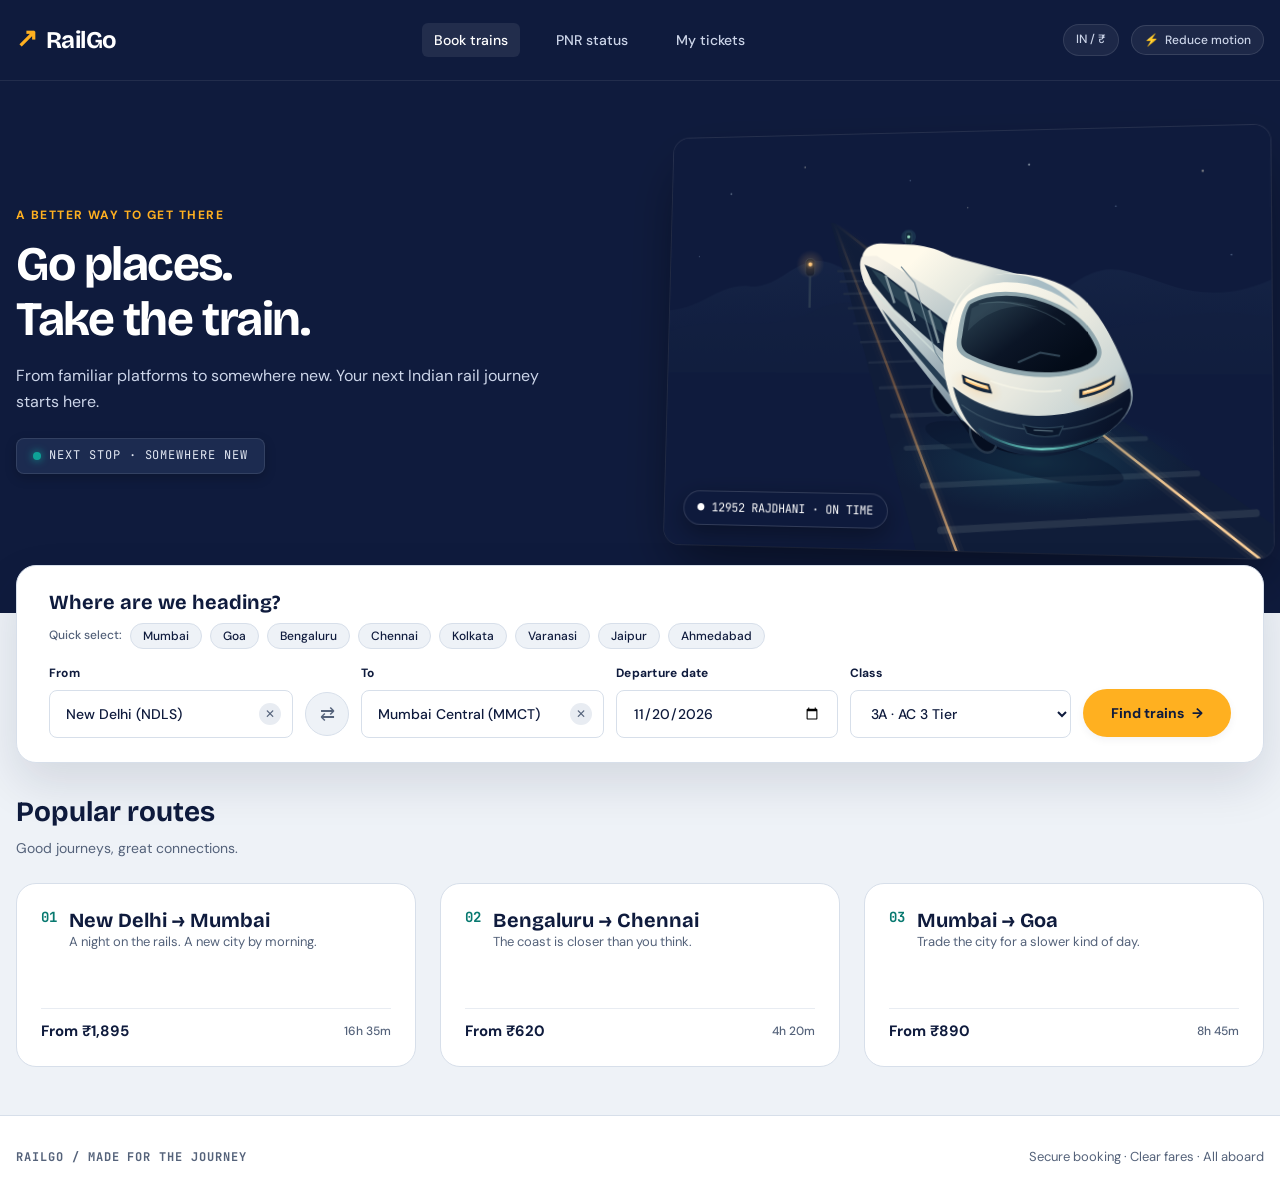
==== frontend/index.html @ 50af5787 "Initial commit: RailGo Railway Reservation System frontend with 3D boarding pass and booking flow" ====
<!DOCTYPE html>
<html lang="en">
<head>
  <meta charset="UTF-8">
  <meta name="viewport" content="width=device-width, initial-scale=1.0">
  <title>RailGo — Go places. Take the train.</title>
  <meta name="description" content="Book Indian railway train tickets with real-time seat availability, live fares, and PNR status.">

  <!-- Google Fonts: Bricolage Grotesque, DM Sans, JetBrains Mono -->
  <link rel="preconnect" href="https://fonts.googleapis.com">
  <link rel="preconnect" href="https://fonts.gstatic.com" crossorigin>
  <link href="https://fonts.googleapis.com/css2?family=Bricolage+Grotesque:opsz,wght@12..96,600;700&family=DM+Sans:ital,opsz,wght@0,9..40,400;0,9..40,500;0,9..40,700;1,9..40,400&family=JetBrains+Mono:wght@400;500;700&display=swap" rel="stylesheet">

  <!-- Custom CSS -->
  <link rel="stylesheet" href="css/tokens.css">
  <link rel="stylesheet" href="css/base.css">
  <link rel="stylesheet" href="css/components.css">
</head>
<body>

  <!-- Site Navigation -->
  <header class="site-header">
    <div class="container nav-container">
      <a href="index.html" class="brand-logo" aria-label="RailGo Home">
        <span class="brand-arrow" aria-hidden="true">↗</span>
        <span>RailGo</span>
      </a>

      <nav aria-label="Primary Navigation">
        <ul class="nav-links">
          <li><a href="index.html" class="nav-link active" aria-current="page">Book trains</a></li>
          <li><a href="pnr.html" class="nav-link">PNR status</a></li>
          <li><a href="pnr.html#ticket" class="nav-link">My tickets</a></li>
        </ul>
      </nav>

      <div class="nav-actions">
        <span class="currency-badge" title="Region & Currency">IN / ₹</span>
        <button id="motion-toggle-btn" class="btn-motion-toggle" aria-pressed="false" title="Toggle animation effects">
          <span aria-hidden="true">⚡</span>
          <span>Reduce motion</span>
        </button>
      </div>
    </div>
  </header>

  <main id="main-content">
    <!-- Screen 1: Night-train Hero Section -->
    <section class="hero-section" aria-labelledby="hero-title">
      <div class="container hero-grid">
        <div class="hero-content">
          <span class="hero-kicker">A BETTER WAY TO GET THERE</span>
          <h1 id="hero-title" class="hero-title">Go places.<br>Take the train.</h1>
          <p class="hero-description">
            From familiar platforms to somewhere new. Your next Indian rail journey starts here.
          </p>

          <div class="departure-board-badge" role="status">
            <span class="status-dot" aria-hidden="true"></span>
            <span>NEXT STOP · SOMEWHERE NEW</span>
          </div>
        </div>

        <div class="hero-scene-wrapper" aria-hidden="true">
          <div class="hero-scene-card">
            <img src="assets/train-hero.svg" alt="Perspective night train illustration" class="hero-scene-artwork">
            <div class="scene-floating-tag">
              <span>●</span>
              <span>12952 RAJDHANI · ON TIME</span>
            </div>
          </div>
        </div>
      </div>
    </section>

    <!-- Floating Search Panel -->
    <section class="container search-panel-wrapper" aria-label="Train Search Panel">
      <div class="search-panel">
        <div class="search-panel-header">
          <h2 class="search-panel-title">Where are we heading?</h2>
          <!-- Quick Destination Selection Chips -->
          <div class="quick-destinations-bar" role="toolbar" aria-label="Popular destinations">
            <span class="quick-dest-label">Quick select:</span>
            <button type="button" class="quick-dest-chip" data-station="Mumbai Central (MMCT)">Mumbai</button>
            <button type="button" class="quick-dest-chip" data-station="Madgaon (Goa) (MAO)">Goa</button>
            <button type="button" class="quick-dest-chip" data-station="Bengaluru City (SBC)">Bengaluru</button>
            <button type="button" class="quick-dest-chip" data-station="Chennai Central (MAS)">Chennai</button>
            <button type="button" class="quick-dest-chip" data-station="Howrah (Kolkata) (HWH)">Kolkata</button>
            <button type="button" class="quick-dest-chip" data-station="Varanasi Jn (BSB)">Varanasi</button>
            <button type="button" class="quick-dest-chip" data-station="Jaipur Jn (JP)">Jaipur</button>
            <button type="button" class="quick-dest-chip" data-station="Ahmedabad Jn (ADI)">Ahmedabad</button>
          </div>
        </div>

        <form id="train-search-form" class="search-form-grid" novalidate>
          <!-- From Station -->
          <div class="form-group">
            <label for="from-station" class="form-label">From</label>
            <div class="input-container">
              <input type="text" id="from-station" class="form-input" value="New Delhi (NDLS)" autocomplete="off" required placeholder="Origin station">
              <button type="button" id="btn-clear-from" class="btn-clear-input visible" title="Clear origin station" aria-label="Clear origin station">✕</button>
              <div id="from-dropdown" class="autocomplete-dropdown" role="listbox"></div>
            </div>
          </div>

          <!-- Swap Stations Button -->
          <button type="button" id="swap-stations-btn" class="btn-swap-stations" title="Swap origin and destination" aria-label="Swap origin and destination">
            ⇄
          </button>

          <!-- To Station -->
          <div class="form-group">
            <label for="to-station" class="form-label">To</label>
            <div class="input-container">
              <input type="text" id="to-station" class="form-input" value="Mumbai Central (MMCT)" autocomplete="off" required placeholder="Destination station">
              <button type="button" id="btn-clear-to" class="btn-clear-input visible" title="Clear destination station" aria-label="Clear destination station">✕</button>
              <div id="to-dropdown" class="autocomplete-dropdown" role="listbox"></div>
            </div>
          </div>

          <!-- Departure Date -->
          <div class="form-group">
            <label for="departure-date" class="form-label">Departure date</label>
            <div class="input-container">
              <input type="date" id="departure-date" class="form-input" value="2026-11-20" required>
            </div>
          </div>

          <!-- Class Selection -->
          <div class="form-group">
            <label for="travel-class" class="form-label">Class</label>
            <div class="input-container">
              <select id="travel-class" class="form-input">
                <option value="all">All classes</option>
                <option value="1A">1A · AC 1st Class</option>
                <option value="2A">2A · AC 2 Tier</option>
                <option value="3A" selected>3A · AC 3 Tier</option>
                <option value="SL">SL · Sleeper</option>
                <option value="CC">CC · Chair Car</option>
                <option value="2S">2S · Second Sitting</option>
              </select>
            </div>
          </div>

          <!-- Submit Button -->
          <div class="form-group">
            <button type="submit" id="search-submit-btn" class="btn-search-submit">
              <span>Find trains</span>
              <span aria-hidden="true">→</span>
            </button>
          </div>
        </form>
      </div>
    </section>

    <!-- Screen 2: Search Results Section with Live Filters -->
    <section id="search-results-section" class="container search-results-section" aria-label="Search Results">
      <!-- Journey Summary Bar -->
      <div class="journey-summary-bar">
        <div>
          <h2 id="journey-route" class="journey-route-text">New Delhi → Mumbai</h2>
          <p id="journey-details" class="journey-details-text">Fri, 20 Nov 2026 · All classes · 1 passenger</p>
        </div>
        <button type="button" id="btn-modify-search" class="btn-modify-search">Modify search</button>
      </div>

      <!-- Results Layout (Filters + Trains List) -->
      <div class="results-layout">
        <!-- Filter Sidebar -->
        <aside class="filter-sidebar" aria-label="Filter train results">
          <div class="filter-header">
            <h3 class="filter-heading">Filters</h3>
            <button type="button" id="btn-clear-filters" class="btn-clear-filters">Clear all</button>
          </div>

          <!-- Departure Time -->
          <div class="filter-group">
            <h4 class="filter-group-title">Departure time</h4>
            <div class="time-slots-grid">
              <button type="button" class="time-slot-btn" data-slot="night" title="00:00 - 06:00">Night</button>
              <button type="button" class="time-slot-btn" data-slot="morning" title="06:00 - 12:00">Morning</button>
              <button type="button" class="time-slot-btn" data-slot="afternoon" title="12:00 - 18:00">Afternoon</button>
              <button type="button" class="time-slot-btn" data-slot="evening" title="18:00 - 24:00">Evening</button>
            </div>
          </div>

          <!-- Travel Class -->
          <div class="filter-group">
            <h4 class="filter-group-title">Travel class</h4>
            <div class="checkbox-list">
              <label class="checkbox-label">
                <input type="checkbox" name="filter-class" value="1A">
                <span>1A · AC 1st Class</span>
              </label>
              <label class="checkbox-label">
                <input type="checkbox" name="filter-class" value="2A">
                <span>2A · AC 2 Tier</span>
              </label>
              <label class="checkbox-label">
                <input type="checkbox" name="filter-class" value="3A">
                <span>3A · AC 3 Tier</span>
              </label>
              <label class="checkbox-label">
                <input type="checkbox" name="filter-class" value="SL">
                <span>SL · Sleeper</span>
              </label>
              <label class="checkbox-label">
                <input type="checkbox" name="filter-class" value="CC">
                <span>CC · Chair Car</span>
              </label>
              <label class="checkbox-label">
                <input type="checkbox" name="filter-class" value="2S">
                <span>2S · Second Sitting</span>
              </label>
            </div>
          </div>

          <!-- Train Type -->
          <div class="filter-group">
            <h4 class="filter-group-title">Train type</h4>
            <div class="checkbox-list">
              <label class="checkbox-label">
                <input type="checkbox" name="filter-type" value="Rajdhani">
                <span>Rajdhani</span>
              </label>
              <label class="checkbox-label">
                <input type="checkbox" name="filter-type" value="Vande Bharat">
                <span>Vande Bharat</span>
              </label>
              <label class="checkbox-label">
                <input type="checkbox" name="filter-type" value="Superfast">
                <span>Superfast</span>
              </label>
              <label class="checkbox-label">
                <input type="checkbox" name="filter-type" value="Express">
                <span>Express</span>
              </label>
            </div>
          </div>
        </aside>

        <!-- Trains List Container -->
        <div class="results-list-container">
          <div class="results-meta-bar">
            <h3 class="results-title">Find your next departure</h3>
            <span id="results-count-text" class="results-count-text">3 trains · Fares shown per passenger</span>
          </div>

          <div id="trains-list" class="results-list-container">
            <!-- Dynamically populated or rendered with skeletons/cards -->
          </div>
        </div>
      </div>
    </section>

    <!-- Popular Routes Section -->
    <section class="container popular-routes-section" aria-labelledby="popular-routes-title">
      <div class="section-header">
        <h2 id="popular-routes-title" class="section-title">Popular routes</h2>
        <p class="section-subtitle">Good journeys, great connections.</p>
      </div>

      <div class="routes-grid">
        <!-- Route 01 -->
        <article class="route-card" data-from="New Delhi (NDLS)" data-to="Mumbai Central (MMCT)" tabindex="0" role="button" aria-label="Book New Delhi to Mumbai">
          <div class="route-card-top">
            <span class="route-number">01</span>
            <div>
              <h3 class="route-destination">New Delhi → Mumbai</h3>
              <p class="route-tagline">A night on the rails. A new city by morning.</p>
            </div>
          </div>
          <div class="route-card-footer">
            <span class="route-fare">From <strong>₹1,895</strong></span>
            <span class="route-duration">16h 35m</span>
          </div>
        </article>

        <!-- Route 02 -->
        <article class="route-card" data-from="Bengaluru City (SBC)" data-to="Chennai Central (MAS)" tabindex="0" role="button" aria-label="Book Bengaluru to Chennai">
          <div class="route-card-top">
            <span class="route-number">02</span>
            <div>
              <h3 class="route-destination">Bengaluru → Chennai</h3>
              <p class="route-tagline">The coast is closer than you think.</p>
            </div>
          </div>
          <div class="route-card-footer">
            <span class="route-fare">From <strong>₹620</strong></span>
            <span class="route-duration">4h 20m</span>
          </div>
        </article>

        <!-- Route 03 -->
        <article class="route-card" data-from="Mumbai Central (MMCT)" data-to="Madgaon (Goa) (MAO)" tabindex="0" role="button" aria-label="Book Mumbai to Goa">
          <div class="route-card-top">
            <span class="route-number">03</span>
            <div>
              <h3 class="route-destination">Mumbai → Goa</h3>
              <p class="route-tagline">Trade the city for a slower kind of day.</p>
            </div>
          </div>
          <div class="route-card-footer">
            <span class="route-fare">From <strong>₹890</strong></span>
            <span class="route-duration">8h 45m</span>
          </div>
        </article>
      </div>
    </section>
  </main>

  <!-- Booking Modal (<dialog>) (Figma 4:12135, 4:18638) -->
  <dialog id="booking-modal" class="booking-dialog" aria-labelledby="modal-booking-title">
    <!-- Form View -->
    <div id="booking-form-view">
      <div class="booking-header">
        <h2 id="modal-booking-title" class="booking-title">Passenger details</h2>
        <button type="button" id="btn-close-booking" class="btn-close-modal" aria-label="Close booking modal">✕</button>
      </div>

      <!-- Selected Train & Class Bar -->
      <div class="booking-train-bar">
        <div>
          <div class="train-name-group">
            <span id="modal-train-name" class="booking-train-name">Mumbai Rajdhani</span>
            <span id="modal-train-number" class="train-number">12952</span>
          </div>
          <p id="modal-journey-summary" class="booking-journey-desc">New Delhi → Mumbai Central · 16:55 → 08:35</p>
        </div>
        <select id="modal-class-select" class="booking-class-select" aria-label="Select class">
          <!-- Populated dynamically -->
        </select>
      </div>

      <!-- Validation Error Banner (Figma 4:18887) -->
      <div id="booking-validation-alert" class="booking-validation-error" role="alert">
        <h3 class="validation-error-title">! Check passenger details</h3>
        <p class="validation-error-desc">Enter a full name and an age from 1 to 120.</p>
      </div>

      <!-- Booking Form -->
      <form id="booking-details-form" novalidate>
        <div id="passenger-rows-container" class="passenger-list-container">
          <!-- Dynamic passenger rows (1-6) -->
        </div>

        <div class="add-passenger-wrapper">
          <button type="button" id="btn-add-passenger" class="btn btn-add-passenger">+ Add passenger</button>
          <p class="passenger-limit-note">Up to 6 passengers. Use names shown on your ID.</p>
        </div>

        <!-- Fare Summary Bar -->
        <div class="booking-fare-bar">
          <div>
            <div class="fare-calc-label">Base fare × passengers</div>
            <div class="fare-formula-display">
              <span id="fare-base-times" class="fare-base-times">₹1,895 × 1 =</span>
              <span id="fare-total-amount" class="fare-total-number">₹1,895</span>
            </div>
            <span class="fare-caption-text">Total fare · no hidden fees</span>
          </div>

          <button type="submit" id="btn-confirm-booking" class="btn btn-primary">
            <span>Confirm booking</span>
            <span aria-hidden="true">→</span>
          </button>
        </div>
      </form>
    </div>

    <!-- Booking Success View (Figma 4:20277) -->
    <div id="booking-success-view" class="booking-success-view">
      <span class="success-badge">✓ BOOKING CONFIRMED</span>
      <h2 class="success-title">You’re going to <span id="success-destination">Mumbai</span>.</h2>
      <p class="section-subtitle" style="margin-bottom: var(--space-4);">Your ticket is ready. A new journey awaits.</p>
      <div>
        <span id="success-pnr-display" class="success-pnr-tag">PNR: 4827361950</span>
      </div>
      <div class="success-actions">
        <a id="btn-view-ticket" href="pnr.html#ticket" class="btn btn-primary">View E-ticket →</a>
        <button type="button" class="btn btn-secondary" onclick="document.getElementById('booking-modal').close()">Done</button>
      </div>
    </div>
  </dialog>

  <!-- Site Footer -->
  <footer class="site-footer">
    <div class="container footer-content">
      <div class="footer-brand">
        RAILGO / MADE FOR THE JOURNEY
      </div>
      <div class="footer-trust">
        Secure booking · Clear fares · All aboard
      </div>
    </div>
  </footer>

  <!-- Scripts -->
  <script src="js/api.js"></script>
  <script src="js/search.js"></script>
  <script src="js/booking.js"></script>
</body>
</html>
---- frontend/css/tokens.css ----
/* ==========================================================================
   RailGo Design Tokens
   Extracted from Figma (11smpALnVQ0DR3QaxRwXkj)
   ========================================================================== */

:root {
  /* Brand & Core Color Palette */
  --color-navy-950: #080e21;
  --color-navy-900: #0f1b3d;
  --color-navy-800: #1c2b50;
  --color-navy-700: #223154;
  --color-navy-600: #2d3f6a;

  /* Accent & Success / Availability */
  --color-teal-600: #087970;
  --color-teal-700: #065e57;
  --color-teal-500: #0ea297;
  --color-teal-100: #cdeee9;
  --color-teal-50: #e4f4f0;

  /* Warning / RAC / Medium Availability */
  --color-amber-600: #d99110;
  --color-amber-500: #ffb020;
  --color-amber-400: #ffc24d;
  --color-amber-900: #835200;
  --color-amber-50: #fff3da;

  /* Danger / Waitlist / Sold Out / Validation Error */
  --color-crimson-600: #b4232c;
  --color-crimson-500: #e5484d;
  --color-crimson-100: #fbd6da;
  --color-crimson-50: #fdecef;

  /* Neutrals & Surfaces */
  --color-white: #ffffff;
  --color-slate-900: #0f1b3d;
  --color-slate-700: #334155;
  --color-slate-600: #54627a;
  --color-slate-400: #8a9bb5;
  --color-slate-300: #ccd5e9;
  --color-slate-200: #d7dfea;
  --color-slate-150: #e1e7f2;
  --color-slate-100: #e8ecf2;
  --color-slate-50: #eef2f7;

  /* Semantic UI Tokens */
  --bg-page: var(--color-slate-50);
  --bg-hero: var(--color-navy-900);
  --bg-surface: var(--color-white);
  --bg-surface-elevated: var(--color-white);
  --bg-surface-muted: var(--color-slate-100);
  --bg-surface-subtle: #edf2f7;

  --text-primary: var(--color-navy-900);
  --text-secondary: var(--color-slate-600);
  --text-muted: var(--color-slate-400);
  --text-inverse: var(--color-white);
  --text-inverse-muted: var(--color-slate-300);

  --border-subtle: var(--color-slate-200);
  --border-focus: var(--color-teal-600);
  --border-error: var(--color-crimson-500);

  /* Typography Families */
  --font-display: 'Bricolage Grotesque', -apple-system, BlinkMacSystemFont, 'Segoe UI', Roboto, sans-serif;
  --font-body: 'DM Sans', -apple-system, BlinkMacSystemFont, 'Segoe UI', Roboto, sans-serif;
  --font-mono: 'JetBrains Mono', 'SF Mono', Consolas, Menlo, monospace;

  /* Typography Scales */
  --font-size-hero: 2.25rem;    /* 36px */
  --font-size-h1: 1.75rem;      /* 28px */
  --font-size-h2: 1.5rem;       /* 24px */
  --font-size-h3: 1.25rem;      /* 20px */
  --font-size-lg: 1rem;         /* 16px */
  --font-size-md: 0.9375rem;    /* 15px */
  --font-size-base: 0.875rem;   /* 14px */
  --font-size-sm: 0.8125rem;    /* 13px */
  --font-size-xs: 0.75rem;      /* 12px */
  --font-size-micro: 0.6875rem; /* 11px */

  --font-weight-regular: 400;
  --font-weight-medium: 500;
  --font-weight-bold: 700;

  /* Border Radii */
  --radius-xs: 5.5px;
  --radius-sm: 6px;
  --radius-md: 8px;
  --radius-lg: 12px;
  --radius-xl: 16px;
  --radius-2xl: 20px;
  --radius-pill: 999px;

  /* Elevation Shadows */
  --shadow-sm: 0px 3px 8px 0px rgba(15, 27, 61, 0.05);
  --shadow-md: 0px 8px 24px 0px rgba(15, 27, 61, 0.06);
  --shadow-lg: 0px 16px 40px 0px rgba(15, 27, 61, 0.08);
  --shadow-xl: 0px 20px 48px 0px rgba(15, 27, 61, 0.12);
  --shadow-modal: 0px 24px 64px 0px rgba(15, 27, 61, 0.22);
  --shadow-focus: 0 0 0 3px rgba(8, 121, 112, 0.28);
  --shadow-border: 0px 0px 0px 1px rgba(0, 0, 0, 0.08);

  /* Spacing Scale */
  --space-1: 4px;
  --space-2: 8px;
  --space-3: 12px;
  --space-4: 16px;
  --space-5: 20px;
  --space-6: 24px;
  --space-8: 32px;
  --space-10: 40px;
  --space-12: 48px;
  --space-16: 64px;
  --space-20: 80px;

  /* Layout Max Widths */
  --max-width-desktop: 1440px;
  --max-width-container: 1296px;
  --max-width-ticket: 960px;
  --max-width-modal: 856px;

  /* Transitions */
  --transition-fast: 150ms cubic-bezier(0.16, 1, 0.3, 1);
  --transition-normal: 250ms cubic-bezier(0.16, 1, 0.3, 1);
  --transition-slow: 400ms cubic-bezier(0.16, 1, 0.3, 1);
  --transition-3d: 650ms cubic-bezier(0.4, 0, 0.2, 1);

  /* Z-Index */
  --z-base: 1;
  --z-dropdown: 20;
  --z-sticky: 50;
  --z-modal-backdrop: 100;
  --z-modal: 101;
}

/* Reduced Motion Override */
@media (prefers-reduced-motion: reduce) {
  :root {
    --transition-fast: 0ms !important;
    --transition-normal: 0ms !important;
    --transition-slow: 0ms !important;
    --transition-3d: 0ms !important;
  }
}

.reduced-motion {
  --transition-fast: 0ms !important;
  --transition-normal: 0ms !important;
  --transition-slow: 0ms !important;
  --transition-3d: 0ms !important;
}
---- frontend/css/base.css ----
/* ==========================================================================
   RailGo Base Styles & Reset
   ========================================================================== */

*, *::before, *::after {
  box-sizing: border-box;
  margin: 0;
  padding: 0;
}

html {
  font-size: 16px;
  -webkit-text-size-adjust: 100%;
  scroll-behavior: smooth;
}

body {
  font-family: var(--font-body);
  font-size: var(--font-size-base);
  line-height: 1.45;
  color: var(--text-primary);
  background-color: var(--bg-page);
  min-height: 100vh;
  -webkit-font-smoothing: antialiased;
  -moz-osx-font-smoothing: grayscale;
}

/* Typography Defaults */
h1, h2, h3, h4, h5, h6 {
  font-family: var(--font-display);
  font-weight: var(--font-weight-bold);
  line-height: 1.25;
  color: var(--text-primary);
}

p {
  color: var(--text-secondary);
  line-height: 1.5;
}

a {
  color: inherit;
  text-decoration: none;
}

button {
  font-family: inherit;
  font-size: inherit;
  border: none;
  background: transparent;
  cursor: pointer;
  color: inherit;
}

button:disabled {
  cursor: not-allowed;
  opacity: 0.55;
}

input, select, textarea {
  font-family: inherit;
  font-size: var(--font-size-base);
  color: var(--text-primary);
  background: var(--bg-surface);
  border: 1px solid var(--border-subtle);
  border-radius: var(--radius-sm);
  outline: none;
  transition: border-color var(--transition-fast), box-shadow var(--transition-fast);
}

input:focus, select:focus, textarea:focus {
  border-color: var(--border-focus);
  box-shadow: var(--shadow-focus);
}

/* Focus Visible for Accessibility */
:focus-visible {
  outline: 2px solid var(--color-teal-600);
  outline-offset: 2px;
}

button:focus-visible {
  outline: 2px solid var(--color-teal-600);
  outline-offset: 2px;
}

/* Common Layout Containers */
.container {
  width: 100%;
  max-width: var(--max-width-container);
  margin-left: auto;
  margin-right: auto;
  padding-left: var(--space-4);
  padding-right: var(--space-4);
}

.sr-only {
  position: absolute;
  width: 1px;
  height: 1px;
  padding: 0;
  margin: -1px;
  overflow: hidden;
  clip: rect(0, 0, 0, 0);
  white-space: nowrap;
  border: 0;
}

/* Badges & Status Pills */
.status-pill {
  display: inline-flex;
  align-items: center;
  gap: var(--space-1);
  padding: 4px 10px;
  border-radius: var(--radius-pill);
  font-size: var(--font-size-xs);
  font-weight: var(--font-weight-bold);
  line-height: 1;
  letter-spacing: 0.02em;
}

.status-pill.confirmed,
.status-pill.available {
  background-color: var(--color-teal-50);
  color: var(--color-teal-700);
  border: 1px solid var(--color-teal-100);
}

.status-pill.rac,
.status-pill.warning {
  background-color: var(--color-amber-50);
  color: var(--color-amber-900);
  border: 1px solid var(--color-amber-400);
}

.status-pill.waitlist,
.status-pill.danger {
  background-color: var(--color-crimson-50);
  color: var(--color-crimson-600);
  border: 1px solid var(--color-crimson-100);
}

.status-pill.neutral {
  background-color: var(--color-slate-100);
  color: var(--color-slate-600);
}

/* Buttons System */
.btn {
  display: inline-flex;
  align-items: center;
  justify-content: center;
  gap: var(--space-2);
  font-family: var(--font-body);
  font-weight: var(--font-weight-bold);
  border-radius: var(--radius-pill);
  padding: 12px 24px;
  transition: transform var(--transition-fast), background-color var(--transition-fast), box-shadow var(--transition-fast);
  white-space: nowrap;
}

.btn:active:not(:disabled) {
  transform: translateY(1px);
}

.btn-primary {
  background-color: var(--color-teal-600);
  color: var(--color-white);
  box-shadow: var(--shadow-sm);
}

.btn-primary:hover:not(:disabled) {
  background-color: var(--color-teal-700);
  box-shadow: var(--shadow-md);
}

.btn-amber {
  background-color: var(--color-amber-500);
  color: var(--color-navy-900);
}

.btn-amber:hover:not(:disabled) {
  background-color: var(--color-amber-400);
}

.btn-secondary {
  background-color: var(--color-white);
  color: var(--color-navy-900);
  border: 1px solid var(--border-subtle);
  box-shadow: var(--shadow-sm);
}

.btn-secondary:hover:not(:disabled) {
  background-color: var(--color-slate-50);
  border-color: var(--color-slate-300);
}

.btn-outline-dark {
  background-color: transparent;
  color: var(--color-white);
  border: 1px solid rgba(255, 255, 255, 0.25);
}

.btn-outline-dark:hover:not(:disabled) {
  background-color: rgba(255, 255, 255, 0.1);
  border-color: var(--color-white);
}

/* Animations & Reduced Motion Fallbacks */
@media (prefers-reduced-motion: reduce) {
  *, *::before, *::after {
    animation-duration: 0.01ms !important;
    animation-iteration-count: 1 !important;
    transition-duration: 0.01ms !important;
  }
}

.reduced-motion *,
.reduced-motion *::before,
.reduced-motion *::after {
  animation-duration: 0.01ms !important;
  animation-iteration-count: 1 !important;
  transition-duration: 0.01ms !important;
}
---- frontend/css/components.css ----
/* ==========================================================================
   RailGo Component Styles
   Matches Figma frames: Desktop (1440px) & Mobile (390px)
   ========================================================================== */

/* --------------------------------------------------------------------------
   1. NAVIGATION BAR
   -------------------------------------------------------------------------- */
.site-header {
  background-color: var(--color-navy-900);
  border-bottom: 1px solid rgba(255, 255, 255, 0.08);
  position: sticky;
  top: 0;
  z-index: var(--z-sticky);
  backdrop-filter: blur(12px);
  -webkit-backdrop-filter: blur(12px);
}

.nav-container {
  display: flex;
  align-items: center;
  justify-content: space-between;
  height: 80px;
}

.brand-logo {
  display: flex;
  align-items: center;
  gap: var(--space-2);
  font-family: var(--font-display);
  font-size: 1.5rem;
  font-weight: var(--font-weight-bold);
  color: var(--color-white);
  text-decoration: none;
  letter-spacing: -0.02em;
}

.brand-arrow {
  color: var(--color-amber-500);
  font-size: 1.6rem;
  font-weight: 900;
  transform: translateY(-1px);
}

.nav-links {
  display: flex;
  align-items: center;
  gap: var(--space-6);
  list-style: none;
}

.nav-link {
  color: var(--color-slate-300);
  font-size: var(--font-size-base);
  font-weight: var(--font-weight-medium);
  transition: color var(--transition-fast);
  padding: 8px 12px;
  border-radius: var(--radius-sm);
}

.nav-link:hover, .nav-link.active {
  color: var(--color-white);
}

.nav-link.active {
  background-color: rgba(255, 255, 255, 0.08);
}

.nav-actions {
  display: flex;
  align-items: center;
  gap: var(--space-3);
}

.currency-badge {
  color: var(--color-slate-300);
  font-size: var(--font-size-xs);
  font-weight: var(--font-weight-medium);
  padding: 6px 12px;
  background: rgba(255, 255, 255, 0.06);
  border: 1px solid rgba(255, 255, 255, 0.1);
  border-radius: var(--radius-pill);
}

.btn-motion-toggle {
  display: inline-flex;
  align-items: center;
  gap: 6px;
  font-size: var(--font-size-xs);
  font-weight: var(--font-weight-medium);
  color: var(--color-slate-300);
  background: rgba(255, 255, 255, 0.06);
  border: 1px solid rgba(255, 255, 255, 0.12);
  padding: 6px 12px;
  border-radius: var(--radius-pill);
  transition: all var(--transition-fast);
}

.btn-motion-toggle:hover {
  color: var(--color-white);
  background: rgba(255, 255, 255, 0.12);
}

.btn-motion-toggle.active {
  background: var(--color-teal-600);
  color: var(--color-white);
  border-color: var(--color-teal-500);
}

/* --------------------------------------------------------------------------
   2. NIGHT-TRAIN HERO SECTION
   -------------------------------------------------------------------------- */
.hero-section {
  background-color: var(--color-navy-900);
  color: var(--color-white);
  padding-top: var(--space-12);
  padding-bottom: var(--space-16);
  position: relative;
  overflow: hidden;
  transition: max-height var(--transition-normal), opacity var(--transition-normal);
}

.hero-grid {
  display: grid;
  grid-template-columns: 1fr 1fr;
  align-items: center;
  gap: var(--space-8);
}

.hero-content {
  z-index: 2;
}

.hero-kicker {
  display: inline-block;
  font-family: var(--font-body);
  font-size: var(--font-size-xs);
  font-weight: var(--font-weight-bold);
  letter-spacing: 0.12em;
  text-transform: uppercase;
  color: var(--color-amber-500);
  margin-bottom: var(--space-3);
}

.hero-title {
  font-family: var(--font-display);
  font-size: 3rem;
  line-height: 1.15;
  color: var(--color-white);
  margin-bottom: var(--space-4);
  letter-spacing: -0.03em;
}

.hero-description {
  font-size: var(--font-size-lg);
  line-height: 1.6;
  color: var(--color-slate-300);
  max-width: 540px;
  margin-bottom: var(--space-6);
}

.departure-board-badge {
  display: inline-flex;
  align-items: center;
  gap: var(--space-2);
  background-color: var(--color-navy-800);
  border: 1px solid rgba(255, 255, 255, 0.1);
  padding: 8px 16px;
  border-radius: var(--radius-md);
  font-family: var(--font-mono);
  font-size: var(--font-size-xs);
  color: var(--color-slate-150);
  letter-spacing: 0.08em;
  box-shadow: 0 4px 12px rgba(0, 0, 0, 0.2);
}

.status-dot {
  width: 8px;
  height: 8px;
  background-color: var(--color-teal-500);
  border-radius: 50%;
  box-shadow: 0 0 8px var(--color-teal-500);
  animation: pulse-dot 2s infinite ease-in-out;
}

@keyframes pulse-dot {
  0%, 100% { opacity: 1; transform: scale(1); }
  50% { opacity: 0.4; transform: scale(0.85); }
}

/* --------------------------------------------------------------------------
   3. 3D PERSPECTIVE TRAIN SCENE (CSS 3D Transforms Only)
   -------------------------------------------------------------------------- */
.hero-scene-wrapper {
  perspective: 1200px;
  display: flex;
  justify-content: center;
  align-items: center;
  position: relative;
  z-index: 2;
}

.hero-scene-card {
  width: 100%;
  max-width: 640px;
  height: 420px;
  position: relative;
  transform-style: preserve-3d;
  transform: rotateY(-8deg) rotateX(4deg) translateZ(0);
  transition: transform var(--transition-3d), box-shadow var(--transition-3d);
  border-radius: var(--radius-xl);
  overflow: hidden;
  box-shadow: 0 25px 60px -12px rgba(0, 0, 0, 0.5), 0 0 0 1px rgba(255, 255, 255, 0.1);
}

.hero-scene-card:hover {
  transform: rotateY(-2deg) rotateX(1deg) translateZ(16px);
  box-shadow: 0 35px 80px -15px rgba(0, 0, 0, 0.65), 0 0 0 1px rgba(255, 255, 255, 0.2);
}

.hero-scene-artwork {
  width: 100%;
  height: 100%;
  object-fit: cover;
  display: block;
}

.scene-floating-tag {
  position: absolute;
  bottom: 20px;
  left: 20px;
  background: rgba(15, 27, 61, 0.85);
  backdrop-filter: blur(10px);
  border: 1px solid rgba(255, 255, 255, 0.15);
  color: var(--color-white);
  padding: 8px 14px;
  border-radius: var(--radius-pill);
  font-size: var(--font-size-xs);
  font-family: var(--font-mono);
  display: flex;
  align-items: center;
  gap: 8px;
  transform: translateZ(30px);
  box-shadow: 0 8px 24px rgba(0, 0, 0, 0.35);
}

/* --------------------------------------------------------------------------
   4. FLOATING SEARCH PANEL
   -------------------------------------------------------------------------- */
.search-panel-wrapper {
  margin-top: -48px;
  position: relative;
  z-index: 10;
  margin-bottom: var(--space-8);
}

.search-panel {
  background: var(--color-white);
  border-radius: var(--radius-2xl);
  padding: var(--space-6) var(--space-8);
  box-shadow: var(--shadow-xl);
  border: 1px solid var(--border-subtle);
}

.search-panel-header {
  margin-bottom: var(--space-3);
}

.search-panel-title {
  font-family: var(--font-display);
  font-size: 1.25rem;
  font-weight: var(--font-weight-bold);
  color: var(--color-navy-900);
  margin-bottom: var(--space-2);
}

/* Quick destination chips */
.quick-destinations-bar {
  display: flex;
  align-items: center;
  gap: var(--space-2);
  margin-bottom: var(--space-4);
  flex-wrap: wrap;
}

.quick-dest-label {
  font-size: var(--font-size-xs);
  color: var(--color-slate-600);
  font-weight: var(--font-weight-medium);
}

.quick-dest-chip {
  padding: 4px 12px;
  background: var(--color-slate-50);
  border: 1px solid var(--border-subtle);
  border-radius: var(--radius-pill);
  font-size: var(--font-size-xs);
  color: var(--color-navy-900);
  font-weight: var(--font-weight-medium);
  cursor: pointer;
  transition: all var(--transition-fast);
}

.quick-dest-chip:hover {
  background: var(--color-teal-50);
  border-color: var(--color-teal-500);
  color: var(--color-teal-700);
  transform: translateY(-1px);
}

.btn-clear-input {
  position: absolute;
  right: 12px;
  top: 50%;
  transform: translateY(-50%);
  width: 22px;
  height: 22px;
  border-radius: 50%;
  background: var(--color-slate-100);
  color: var(--color-slate-600);
  font-size: 12px;
  display: none;
  align-items: center;
  justify-content: center;
  cursor: pointer;
  border: none;
  transition: background var(--transition-fast);
}

.btn-clear-input.visible {
  display: flex;
}

.btn-clear-input:hover {
  background: var(--color-slate-200);
  color: var(--color-navy-900);
}

.search-form-grid {
  display: grid;
  grid-template-columns: 1.1fr auto 1.1fr 1fr 1fr auto;
  align-items: flex-end;
  gap: var(--space-3);
}

.form-group {
  display: flex;
  flex-direction: column;
  gap: var(--space-2);
  position: relative;
}

.form-label {
  font-size: var(--font-size-xs);
  font-weight: var(--font-weight-bold);
  color: var(--color-navy-900);
  letter-spacing: 0.02em;
}

.input-container {
  position: relative;
  display: flex;
  align-items: center;
}

.form-input {
  width: 100%;
  height: 48px;
  padding: 0 16px;
  background-color: var(--color-white);
  border: 1px solid var(--border-subtle);
  border-radius: var(--radius-md);
  font-size: var(--font-size-base);
  font-weight: var(--font-weight-medium);
  color: var(--color-navy-900);
  transition: all var(--transition-fast);
}

.form-input:hover {
  border-color: var(--color-slate-400);
}

.form-input:focus {
  border-color: var(--color-teal-600);
  box-shadow: var(--shadow-focus);
}

/* Swap Stations Button */
.btn-swap-stations {
  width: 44px;
  height: 44px;
  margin-bottom: 2px;
  border-radius: var(--radius-pill);
  background-color: var(--color-slate-50);
  border: 1px solid var(--border-subtle);
  color: var(--color-slate-600);
  display: inline-flex;
  align-items: center;
  justify-content: center;
  font-size: 1.1rem;
  transition: all var(--transition-normal);
  transform: perspective(600px) rotateY(0deg);
}

.btn-swap-stations:hover {
  background-color: var(--color-slate-100);
  color: var(--color-navy-900);
  border-color: var(--color-slate-400);
}

.btn-swap-stations.rotating {
  transform: perspective(600px) rotateY(180deg);
}

.btn-search-submit {
  height: 48px;
  padding: 0 28px;
  background-color: var(--color-amber-500);
  color: var(--color-navy-900);
  font-size: var(--font-size-base);
  font-weight: var(--font-weight-bold);
  border-radius: var(--radius-pill);
  display: inline-flex;
  align-items: center;
  justify-content: center;
  gap: var(--space-2);
  transition: all var(--transition-fast);
  box-shadow: var(--shadow-sm);
  margin-bottom: 1px;
}

.btn-search-submit:hover {
  background-color: var(--color-amber-400);
  box-shadow: var(--shadow-md);
  transform: translateY(-1px);
}

/* Autocomplete Suggestion Dropdown */
.autocomplete-dropdown {
  position: absolute;
  top: calc(100% + 4px);
  left: 0;
  right: 0;
  background: var(--color-white);
  border: 1px solid var(--border-subtle);
  border-radius: var(--radius-md);
  box-shadow: var(--shadow-lg);
  max-height: 240px;
  overflow-y: auto;
  z-index: var(--z-dropdown);
  display: none;
}

.autocomplete-dropdown.open {
  display: block;
}

.autocomplete-item {
  padding: 10px 14px;
  display: flex;
  justify-content: space-between;
  align-items: center;
  cursor: pointer;
  border-bottom: 1px solid var(--color-slate-50);
  transition: background-color var(--transition-fast);
}

.autocomplete-item:hover, .autocomplete-item.selected {
  background-color: var(--color-slate-50);
}

.station-title {
  font-size: var(--font-size-base);
  font-weight: var(--font-weight-medium);
  color: var(--color-navy-900);
}

.station-code {
  font-family: var(--font-mono);
  font-size: var(--font-size-xs);
  color: var(--color-slate-600);
  background: var(--color-slate-100);
  padding: 2px 6px;
  border-radius: var(--radius-xs);
}

/* --------------------------------------------------------------------------
   5. POPULAR ROUTES SECTION
   -------------------------------------------------------------------------- */
.popular-routes-section {
  padding-bottom: var(--space-12);
  transition: opacity var(--transition-normal);
}

.section-header {
  margin-bottom: var(--space-6);
}

.section-title {
  font-family: var(--font-display);
  font-size: 1.75rem;
  color: var(--color-navy-900);
  margin-bottom: var(--space-2);
}

.section-subtitle {
  font-size: var(--font-size-base);
  color: var(--color-slate-600);
}

.routes-grid {
  display: grid;
  grid-template-columns: repeat(3, 1fr);
  gap: var(--space-6);
}

.route-card {
  background: var(--color-white);
  border: 1px solid var(--border-subtle);
  border-radius: var(--radius-2xl);
  padding: var(--space-6);
  transition: transform var(--transition-normal), box-shadow var(--transition-normal), border-color var(--transition-normal);
  display: flex;
  flex-direction: column;
  justify-content: space-between;
  min-height: 184px;
  cursor: pointer;
}

.route-card:hover {
  transform: translateY(-4px);
  box-shadow: var(--shadow-lg);
  border-color: var(--color-teal-500);
}

.route-card-top {
  display: flex;
  align-items: flex-start;
  gap: var(--space-3);
  margin-bottom: var(--space-3);
}

.route-number {
  font-family: var(--font-mono);
  font-size: var(--font-size-base);
  font-weight: var(--font-weight-bold);
  color: var(--color-teal-600);
  line-height: 1.3;
}

.route-destination {
  font-family: var(--font-display);
  font-size: 1.25rem;
  font-weight: var(--font-weight-bold);
  color: var(--color-navy-900);
}

.route-tagline {
  font-size: var(--font-size-sm);
  color: var(--color-slate-600);
  margin-bottom: var(--space-4);
  line-height: 1.4;
}

.route-card-footer {
  display: flex;
  align-items: center;
  justify-content: space-between;
  border-top: 1px solid var(--color-slate-100);
  padding-top: var(--space-3);
}

.route-fare {
  font-size: var(--font-size-md);
  font-weight: var(--font-weight-bold);
  color: var(--color-navy-900);
}

.route-duration {
  font-size: var(--font-size-xs);
  color: var(--color-slate-600);
  font-weight: var(--font-weight-medium);
}

/* --------------------------------------------------------------------------
   6. SEARCH RESULTS LAYOUT & JOURNEY SUMMARY BAR
   -------------------------------------------------------------------------- */
.search-results-section {
  display: none;
  padding-bottom: var(--space-16);
}

.search-results-section.active {
  display: block;
}

.journey-summary-bar {
  background-color: var(--color-navy-900);
  border-radius: var(--radius-2xl);
  padding: var(--space-5) var(--space-8);
  color: var(--color-white);
  display: flex;
  align-items: center;
  justify-content: space-between;
  margin-bottom: var(--space-6);
  box-shadow: var(--shadow-md);
}

.journey-route-text {
  font-family: var(--font-display);
  font-size: 1.5rem;
  font-weight: var(--font-weight-bold);
  letter-spacing: -0.01em;
  margin-bottom: 4px;
}

.journey-details-text {
  font-size: var(--font-size-sm);
  color: var(--color-slate-300);
}

.btn-modify-search {
  padding: 10px 20px;
  background-color: var(--color-white);
  color: var(--color-navy-900);
  border-radius: var(--radius-pill);
  font-size: var(--font-size-base);
  font-weight: var(--font-weight-bold);
  transition: all var(--transition-fast);
}

.btn-modify-search:hover {
  background-color: var(--color-slate-100);
  transform: translateY(-1px);
}

.results-layout {
  display: grid;
  grid-template-columns: 280px 1fr;
  gap: var(--space-8);
  align-items: start;
}

/* --------------------------------------------------------------------------
   7. FILTER SIDEBAR (Figma 4:12133)
   -------------------------------------------------------------------------- */
.filter-sidebar {
  background: var(--color-white);
  border-radius: var(--radius-2xl);
  padding: var(--space-6);
  border: 1px solid var(--border-subtle);
  box-shadow: var(--shadow-sm);
  position: sticky;
  top: 100px;
}

.filter-header {
  display: flex;
  align-items: center;
  justify-content: space-between;
  margin-bottom: var(--space-5);
  padding-bottom: var(--space-3);
  border-bottom: 1px solid var(--color-slate-100);
}

.filter-heading {
  font-family: var(--font-display);
  font-size: 1.25rem;
  font-weight: var(--font-weight-bold);
  color: var(--color-navy-900);
}

.btn-clear-filters {
  font-size: var(--font-size-xs);
  font-weight: var(--font-weight-bold);
  color: var(--color-teal-600);
  background: transparent;
  padding: 4px 8px;
  border-radius: var(--radius-xs);
}

.btn-clear-filters:hover {
  text-decoration: underline;
}

.filter-group {
  margin-bottom: var(--space-6);
}

.filter-group-title {
  font-size: var(--font-size-sm);
  font-weight: var(--font-weight-bold);
  color: var(--color-navy-900);
  margin-bottom: var(--space-3);
}

/* Departure time slot pill buttons */
.time-slots-grid {
  display: grid;
  grid-template-columns: 1fr 1fr;
  gap: var(--space-2);
}

.time-slot-btn {
  padding: 8px 12px;
  background: var(--color-slate-50);
  border: 1px solid var(--border-subtle);
  border-radius: var(--radius-pill);
  font-size: var(--font-size-xs);
  font-weight: var(--font-weight-medium);
  color: var(--color-navy-900);
  text-align: center;
  transition: all var(--transition-fast);
}

.time-slot-btn:hover {
  background: var(--color-slate-100);
  border-color: var(--color-slate-400);
}

.time-slot-btn.active {
  background: var(--color-navy-900);
  color: var(--color-white);
  border-color: var(--color-navy-900);
}

/* Checkbox lists */
.checkbox-list {
  display: flex;
  flex-direction: column;
  gap: var(--space-2);
}

.checkbox-label {
  display: flex;
  align-items: center;
  gap: var(--space-2);
  font-size: var(--font-size-base);
  color: var(--color-navy-900);
  cursor: pointer;
  user-select: none;
}

.checkbox-label input[type="checkbox"] {
  width: 18px;
  height: 18px;
  accent-color: var(--color-teal-600);
  cursor: pointer;
}

/* --------------------------------------------------------------------------
   8. TRAIN CARDS & RESULTS LIST
   -------------------------------------------------------------------------- */
.results-list-container {
  display: flex;
  flex-direction: column;
  gap: var(--space-5);
}

.results-meta-bar {
  display: flex;
  align-items: baseline;
  justify-content: space-between;
  margin-bottom: var(--space-2);
}

.results-title {
  font-family: var(--font-display);
  font-size: 1.5rem;
  font-weight: var(--font-weight-bold);
  color: var(--color-navy-900);
}

.results-count-text {
  font-size: var(--font-size-sm);
  color: var(--color-slate-600);
}

/* Train Card */
.train-card {
  background: var(--color-white);
  border: 1px solid var(--border-subtle);
  border-radius: var(--radius-2xl);
  padding: var(--space-6);
  box-shadow: var(--shadow-sm);
  transition: transform var(--transition-fast), box-shadow var(--transition-fast), border-color var(--transition-fast);
}

.train-card:hover {
  border-color: var(--color-slate-300);
  box-shadow: var(--shadow-md);
}

.train-card-header {
  display: flex;
  justify-content: space-between;
  align-items: flex-start;
  margin-bottom: var(--space-5);
}

.train-name-group {
  display: flex;
  align-items: baseline;
  gap: var(--space-3);
  flex-wrap: wrap;
}

.train-name {
  font-family: var(--font-display);
  font-size: 1.35rem;
  font-weight: var(--font-weight-bold);
  color: var(--color-navy-900);
}

.train-number {
  font-family: var(--font-mono);
  font-size: var(--font-size-xs);
  color: var(--color-slate-600);
  background: var(--color-slate-100);
  padding: 2px 8px;
  border-radius: var(--radius-xs);
}

.train-category-tag {
  font-size: var(--font-size-micro);
  font-weight: var(--font-weight-bold);
  letter-spacing: 0.08em;
  color: var(--color-slate-600);
  text-transform: uppercase;
}

.train-hint {
  font-size: var(--font-size-xs);
  font-weight: var(--font-weight-bold);
  color: var(--color-teal-600);
}

/* Schedule Row (Departure -> Duration -> Arrival) */
.train-schedule-row {
  display: flex;
  align-items: center;
  justify-content: space-between;
  margin-bottom: var(--space-6);
  padding: var(--space-4) var(--space-2);
  background: var(--color-slate-50);
  border-radius: var(--radius-lg);
}

.schedule-endpoint {
  display: flex;
  flex-direction: column;
}

.schedule-time {
  font-family: var(--font-display);
  font-size: 1.5rem;
  font-weight: var(--font-weight-bold);
  color: var(--color-navy-900);
  line-height: 1.1;
}

.schedule-station {
  font-size: var(--font-size-sm);
  color: var(--color-slate-600);
  margin-top: 4px;
}

.duration-track-container {
  flex: 1;
  max-width: 260px;
  margin: 0 var(--space-4);
  display: flex;
  flex-direction: column;
  align-items: center;
  position: relative;
}

.duration-label {
  font-size: var(--font-size-xs);
  font-weight: var(--font-weight-medium);
  color: var(--color-slate-600);
  margin-bottom: 6px;
}

.duration-line {
  width: 100%;
  height: 2px;
  background-color: var(--color-border);
  position: relative;
  display: flex;
  align-items: center;
  justify-content: center;
}

.duration-marker-icon {
  width: 16px;
  height: 16px;
  background-color: var(--color-white);
  border-radius: 50%;
  position: absolute;
}

/* Classes Selection Grid */
.classes-grid {
  display: grid;
  grid-template-columns: repeat(auto-fill, minmax(130px, 1fr));
  gap: var(--space-3);
}

.class-chip {
  padding: 12px 14px;
  border-radius: var(--radius-md);
  border: 1px solid transparent;
  cursor: pointer;
  display: flex;
  flex-direction: column;
  gap: 4px;
  text-align: left;
  transition: all var(--transition-fast);
}

.class-chip.available {
  background-color: var(--color-teal-50);
  border-color: var(--color-teal-100);
}

.class-chip.available:hover {
  background-color: #d8efe9;
  border-color: var(--color-teal-500);
  transform: translateY(-2px);
  box-shadow: var(--shadow-sm);
}

.class-chip.warning {
  background-color: var(--color-amber-50);
  border-color: var(--color-amber-400);
}

.class-chip.warning:hover {
  background-color: #feecc5;
  border-color: var(--color-amber-600);
  transform: translateY(-2px);
  box-shadow: var(--shadow-sm);
}

.class-chip.waitlist {
  background-color: var(--color-crimson-50);
  border-color: var(--color-crimson-100);
}

.class-chip.waitlist:hover {
  background-color: #fbd6da;
  border-color: var(--color-crimson-500);
  transform: translateY(-2px);
}

.class-chip.soldout {
  background-color: var(--color-slate-100);
  border-color: var(--border-subtle);
  cursor: not-allowed;
  opacity: 0.65;
}

.class-chip-top {
  display: flex;
  justify-content: space-between;
  align-items: baseline;
}

.class-code {
  font-family: var(--font-body);
  font-size: var(--font-size-base);
  font-weight: var(--font-weight-bold);
  color: var(--color-navy-900);
}

.class-fare {
  font-family: var(--font-body);
  font-size: var(--font-size-base);
  font-weight: var(--font-weight-bold);
  color: var(--color-navy-900);
}

.class-availability {
  font-size: var(--font-size-xs);
  font-weight: var(--font-weight-medium);
}

.class-chip.available .class-availability {
  color: var(--color-teal-600);
}

.class-chip.warning .class-availability {
  color: var(--color-amber-900);
}

.class-chip.waitlist .class-availability {
  color: var(--color-crimson-600);
}

.class-chip.soldout .class-availability {
  color: var(--color-slate-600);
}

/* --------------------------------------------------------------------------
   9. LOADING SKELETON STATE (Figma 4:16124)
   -------------------------------------------------------------------------- */
.skeleton-card {
  background: var(--color-white);
  border-radius: var(--radius-2xl);
  padding: var(--space-6);
  border: 1px solid var(--border-subtle);
  display: flex;
  flex-direction: column;
  gap: var(--space-4);
}

.skeleton-shimmer {
  background: linear-gradient(90deg, #eef2f7 0%, #e1e7f2 50%, #eef2f7 100%);
  background-size: 200% 100%;
  animation: shimmer 1.5s infinite;
  border-radius: var(--radius-sm);
}

@keyframes shimmer {
  0% { background-position: 200% 0; }
  100% { background-position: -200% 0; }
}

.skeleton-title {
  height: 24px;
  width: 200px;
}

.skeleton-schedule {
  height: 70px;
  width: 100%;
}

.skeleton-chips {
  height: 54px;
  width: 100%;
}

/* --------------------------------------------------------------------------
   10. EMPTY STATE (Figma 4:16315)
   -------------------------------------------------------------------------- */
.empty-state-card {
  background: var(--color-white);
  border-radius: var(--radius-2xl);
  padding: var(--space-12) var(--space-8);
  border: 1px solid var(--border-subtle);
  text-align: center;
  box-shadow: var(--shadow-sm);
}

.empty-state-icon {
  font-family: var(--font-mono);
  font-size: 2rem;
  color: var(--color-slate-400);
  margin-bottom: var(--space-3);
  letter-spacing: 0.2em;
}

.empty-state-title {
  font-family: var(--font-display);
  font-size: 1.5rem;
  color: var(--color-navy-900);
  margin-bottom: var(--space-2);
}

.empty-state-desc {
  font-size: var(--font-size-base);
  color: var(--color-slate-600);
  margin-bottom: var(--space-6);
}

/* --------------------------------------------------------------------------
   11. FOOTER
   -------------------------------------------------------------------------- */
.site-footer {
  background-color: var(--color-white);
  border-top: 1px solid var(--border-subtle);
  padding: var(--space-8) 0;
  margin-top: auto;
}

.footer-content {
  display: flex;
  align-items: center;
  justify-content: space-between;
  gap: var(--space-4);
  flex-wrap: wrap;
}

.footer-brand {
  font-family: var(--font-mono);
  font-size: var(--font-size-xs);
  font-weight: var(--font-weight-bold);
  letter-spacing: 0.08em;
  color: var(--color-slate-600);
}

.footer-trust {
  font-size: var(--font-size-sm);
  color: var(--color-slate-600);
}

/* --------------------------------------------------------------------------
   12. RESPONSIVE BREAKPOINTS (Mobile 390px)
   -------------------------------------------------------------------------- */
@media (max-width: 992px) {
  .hero-grid {
    grid-template-columns: 1fr;
    gap: var(--space-8);
  }

  .hero-title {
    font-size: 2.25rem;
  }

  .hero-scene-card {
    height: 320px;
    transform: none !important;
  }

  .search-form-grid {
    grid-template-columns: 1fr 1fr;
  }

  .btn-swap-stations {
    display: none;
  }

  .routes-grid {
    grid-template-columns: 1fr;
  }

  .results-layout {
    grid-template-columns: 1fr;
  }

  .filter-sidebar {
    position: static;
    margin-bottom: var(--space-6);
  }
}

@media (max-width: 600px) {
  .nav-links {
    display: none;
  }

  .currency-badge {
    display: none;
  }

  .search-panel-wrapper {
    margin-top: -24px;
  }

  .search-panel {
    padding: var(--space-4);
  }

  .search-form-grid {
    grid-template-columns: 1fr;
  }

  .btn-search-submit {
    width: 100%;
  }

  .journey-summary-bar {
    flex-direction: column;
    align-items: flex-start;
    gap: var(--space-3);
    padding: var(--space-4);
  }

  .btn-modify-search {
    width: 100%;
    text-align: center;
  }

  .train-schedule-row {
    flex-direction: column;
    align-items: flex-start;
    gap: var(--space-3);
  }

  .duration-track-container {
    width: 100%;
    max-width: 100%;
    margin: var(--space-2) 0;
  }

  .footer-content {
    flex-direction: column;
    align-items: flex-start;
  }

  .booking-dialog {
    width: 95vw;
    padding: var(--space-4);
  }

  .passenger-row-grid {
    grid-template-columns: 1fr !important;
  }

  .booking-fare-bar {
    flex-direction: column;
    align-items: flex-start;
    gap: var(--space-4);
  }

  .booking-fare-bar .btn {
    width: 100%;
  }
}

/* --------------------------------------------------------------------------
   13. BOOKING MODAL (<dialog>) (Figma 4:12135, 4:18638)
   -------------------------------------------------------------------------- */
.booking-dialog {
  width: 90vw;
  max-width: var(--max-width-modal);
  margin: auto;
  border: 1px solid var(--border-subtle);
  border-radius: var(--radius-2xl);
  background: var(--color-white);
  box-shadow: var(--shadow-modal);
  padding: var(--space-8);
  color: var(--color-navy-900);
}

.booking-dialog::backdrop {
  background: rgba(15, 27, 61, 0.65);
  backdrop-filter: blur(8px);
  -webkit-backdrop-filter: blur(8px);
}

.booking-header {
  display: flex;
  justify-content: space-between;
  align-items: flex-start;
  margin-bottom: var(--space-4);
}

.booking-title {
  font-family: var(--font-display);
  font-size: 1.75rem;
  color: var(--color-navy-900);
}

.btn-close-modal {
  width: 40px;
  height: 40px;
  border-radius: 50%;
  background: var(--color-slate-50);
  border: 1px solid var(--border-subtle);
  display: flex;
  align-items: center;
  justify-content: center;
  font-size: 1.25rem;
  color: var(--color-slate-600);
  transition: all var(--transition-fast);
}

.btn-close-modal:hover {
  background: var(--color-slate-100);
  color: var(--color-navy-900);
}

/* Booking Train & Class Bar */
.booking-train-bar {
  background: var(--color-slate-50);
  border: 1px solid var(--border-subtle);
  border-radius: var(--radius-lg);
  padding: var(--space-4) var(--space-5);
  display: flex;
  align-items: center;
  justify-content: space-between;
  margin-bottom: var(--space-5);
  flex-wrap: wrap;
  gap: var(--space-3);
}

.booking-train-name {
  font-family: var(--font-display);
  font-size: 1.15rem;
  font-weight: var(--font-weight-bold);
  color: var(--color-navy-900);
}

.booking-journey-desc {
  font-size: var(--font-size-xs);
  color: var(--color-slate-600);
  margin-top: 2px;
}

.booking-class-select {
  height: 42px;
  padding: 0 14px;
  border-radius: var(--radius-md);
  font-weight: var(--font-weight-bold);
  background-color: var(--color-white);
  border: 1px solid var(--border-subtle);
  color: var(--color-navy-900);
}

/* Validation Alert Banner (Figma 4:18887) */
.booking-validation-error {
  display: none;
  background-color: var(--color-crimson-50);
  border: 1px solid var(--color-crimson-100);
  border-radius: var(--radius-md);
  padding: var(--space-3) var(--space-4);
  margin-bottom: var(--space-4);
}

.booking-validation-error.show {
  display: block;
}

.validation-error-title {
  font-size: var(--font-size-sm);
  font-weight: var(--font-weight-bold);
  color: var(--color-crimson-600);
  margin-bottom: 2px;
}

.validation-error-desc {
  font-size: var(--font-size-xs);
  color: var(--color-crimson-600);
}

/* Passenger List & Rows */
.passenger-list-container {
  display: flex;
  flex-direction: column;
  gap: var(--space-4);
  margin-bottom: var(--space-5);
  max-height: 380px;
  overflow-y: auto;
  padding-right: 4px;
}

.passenger-row-card {
  background: var(--color-white);
  border: 1px solid var(--border-subtle);
  border-radius: var(--radius-lg);
  padding: var(--space-4);
  box-shadow: var(--shadow-sm);
}

.passenger-row-header {
  display: flex;
  align-items: center;
  justify-content: space-between;
  margin-bottom: var(--space-3);
}

.passenger-num-title {
  font-family: var(--font-body);
  font-size: var(--font-size-sm);
  font-weight: var(--font-weight-bold);
  color: var(--color-navy-900);
}

.btn-remove-passenger {
  font-size: var(--font-size-xs);
  color: var(--color-crimson-600);
  font-weight: var(--font-weight-bold);
  background: transparent;
  padding: 4px 8px;
  border-radius: var(--radius-xs);
}

.btn-remove-passenger:hover {
  background: var(--color-crimson-50);
}

.passenger-row-grid {
  display: grid;
  grid-template-columns: 2fr 1fr 1.5fr 1.8fr;
  gap: var(--space-3);
  align-items: flex-end;
}

/* Gender Segmented Control */
.gender-control {
  display: flex;
  background: var(--color-slate-100);
  border-radius: var(--radius-sm);
  padding: 2px;
}

.gender-btn {
  flex: 1;
  height: 36px;
  border-radius: var(--radius-xs);
  font-size: var(--font-size-xs);
  font-weight: var(--font-weight-bold);
  color: var(--color-slate-600);
  transition: all var(--transition-fast);
}

.gender-btn.selected {
  background: var(--color-white);
  color: var(--color-navy-900);
  box-shadow: 0 1px 3px rgba(0, 0, 0, 0.1);
}

/* Add Passenger Row Trigger & Limit */
.add-passenger-wrapper {
  margin-bottom: var(--space-6);
}

.btn-add-passenger {
  width: 100%;
  height: 48px;
  border: 1px dashed var(--border-subtle);
  border-radius: var(--radius-md);
  font-size: var(--font-size-base);
  font-weight: var(--font-weight-bold);
  color: var(--color-navy-900);
  background: var(--color-slate-50);
  transition: all var(--transition-fast);
  margin-bottom: 8px;
}

.btn-add-passenger:hover:not(:disabled) {
  border-color: var(--color-teal-600);
  color: var(--color-teal-600);
  background: var(--color-teal-50);
}

.passenger-limit-note {
  font-size: var(--font-size-xs);
  color: var(--color-slate-600);
}

/* Fare Summary Footer */
.booking-fare-bar {
  display: flex;
  align-items: center;
  justify-content: space-between;
  border-top: 1px solid var(--border-subtle);
  padding-top: var(--space-5);
}

.fare-calc-label {
  font-size: var(--font-size-xs);
  color: var(--color-slate-600);
  margin-bottom: 2px;
}

.fare-formula-display {
  display: flex;
  align-items: baseline;
  gap: 6px;
  font-family: var(--font-body);
}

.fare-base-times {
  font-size: var(--font-size-base);
  font-weight: var(--font-weight-medium);
  color: var(--color-slate-600);
}

.fare-total-number {
  font-family: var(--font-display);
  font-size: 1.75rem;
  font-weight: var(--font-weight-bold);
  color: var(--color-navy-900);
}

.fare-caption-text {
  font-size: var(--font-size-micro);
  color: var(--color-slate-400);
}

/* Success View inside Modal (Figma 4:20277) */
.booking-success-view {
  display: none;
  text-align: center;
  padding: var(--space-8) var(--space-4);
}

.booking-success-view.show {
  display: block;
}

.success-badge {
  display: inline-block;
  background-color: var(--color-teal-50);
  color: var(--color-teal-700);
  border: 1px solid var(--color-teal-100);
  font-size: var(--font-size-xs);
  font-weight: var(--font-weight-bold);
  letter-spacing: 0.1em;
  padding: 6px 14px;
  border-radius: var(--radius-pill);
  margin-bottom: var(--space-4);
}

.success-title {
  font-family: var(--font-display);
  font-size: 2rem;
  color: var(--color-navy-900);
  margin-bottom: var(--space-2);
}

.success-pnr-tag {
  font-family: var(--font-mono);
  font-size: 1.25rem;
  font-weight: var(--font-weight-bold);
  color: var(--color-teal-600);
  background: var(--color-slate-50);
  padding: 8px 16px;
  border-radius: var(--radius-md);
  display: inline-block;
  margin-bottom: var(--space-6);
}

.success-actions {
  display: flex;
  justify-content: center;
  gap: var(--space-4);
}

/* --------------------------------------------------------------------------
   14. PNR LOOKUP & STATUS (Figma 4:12139, 4:16809, 4:16875)
   -------------------------------------------------------------------------- */
.pnr-page-hero {
  background-color: var(--color-navy-900);
  color: var(--color-white);
  padding: var(--space-12) 0 var(--space-16);
  position: relative;
}

.pnr-lookup-box {
  background: var(--color-white);
  border-radius: var(--radius-2xl);
  padding: var(--space-6) var(--space-8);
  box-shadow: var(--shadow-xl);
  border: 1px solid var(--border-subtle);
  margin-top: var(--space-6);
  max-width: 900px;
}

.pnr-input-row {
  display: flex;
  gap: var(--space-3);
  align-items: flex-end;
}

.pnr-input-group {
  flex: 1;
}

.pnr-mono-input {
  font-family: var(--font-mono);
  font-size: 1.25rem;
  letter-spacing: 0.15em;
  font-weight: var(--font-weight-bold);
  height: 52px;
  padding: 0 16px;
  width: 100%;
}

.pnr-helper-text {
  font-size: var(--font-size-xs);
  color: var(--color-slate-600);
  margin-top: 6px;
}

.pnr-helper-text.error {
  color: var(--color-crimson-600);
  font-weight: var(--font-weight-bold);
}

/* PNR Journey & Passenger Status View */
.pnr-result-section {
  padding: var(--space-10) 0 var(--space-16);
  scroll-margin-top: 90px;
}

.pnr-result-grid {
  display: grid;
  grid-template-columns: 1.2fr 1fr;
  gap: var(--space-8);
  align-items: start;
}

/* Journey Timeline Card */
.timeline-card {
  background: var(--color-white);
  border-radius: var(--radius-2xl);
  padding: var(--space-8);
  border: 1px solid var(--border-subtle);
  box-shadow: var(--shadow-sm);
}

.timeline-card-header {
  display: flex;
  align-items: center;
  justify-content: space-between;
  margin-bottom: var(--space-4);
}

.timeline-train-title {
  font-family: var(--font-display);
  font-size: 1.5rem;
  color: var(--color-navy-900);
  margin-bottom: 2px;
}

.timeline-train-meta {
  font-size: var(--font-size-xs);
  color: var(--color-slate-600);
  margin-bottom: var(--space-6);
}

/* Vertical Timeline Track */
.vertical-timeline {
  position: relative;
  padding-left: 36px;
  margin-bottom: var(--space-6);
}

.vertical-timeline::before {
  content: '';
  position: absolute;
  left: 11px;
  top: 10px;
  bottom: 24px;
  width: 2px;
  background: var(--color-border);
}

.timeline-step {
  position: relative;
  margin-bottom: var(--space-6);
}

.timeline-step:last-child {
  margin-bottom: 0;
}

.timeline-node {
  position: absolute;
  left: -36px;
  top: 2px;
  width: 24px;
  height: 24px;
  border-radius: 50%;
  background: var(--color-white);
  border: 2px solid var(--color-slate-400);
  display: flex;
  align-items: center;
  justify-content: center;
}

.timeline-step.completed .timeline-node {
  background: var(--color-teal-600);
  border-color: var(--color-teal-600);
}

.timeline-step.completed .timeline-node::after {
  content: '✓';
  color: var(--color-white);
  font-size: 12px;
  font-weight: bold;
}

.timeline-step.active .timeline-node {
  border-color: var(--color-teal-600);
  box-shadow: 0 0 0 4px var(--color-teal-100);
}

.timeline-step.active .timeline-node::after {
  content: '';
  width: 8px;
  height: 8px;
  background: var(--color-teal-600);
  border-radius: 50%;
}

.timeline-stage-title {
  font-family: var(--font-body);
  font-size: var(--font-size-base);
  font-weight: var(--font-weight-bold);
  color: var(--color-navy-900);
}

.timeline-stage-time {
  font-size: var(--font-size-xs);
  color: var(--color-slate-600);
  margin-top: 2px;
}

.timeline-footer-note {
  font-size: var(--font-size-xs);
  color: var(--color-slate-600);
  border-top: 1px solid var(--color-slate-100);
  padding-top: var(--space-4);
  display: flex;
  align-items: center;
  gap: var(--space-2);
}

/* Passenger Status Card */
.passenger-status-card {
  background: var(--color-white);
  border-radius: var(--radius-2xl);
  padding: var(--space-8);
  border: 1px solid var(--border-subtle);
  box-shadow: var(--shadow-sm);
}

.passenger-status-title {
  font-family: var(--font-display);
  font-size: 1.25rem;
  color: var(--color-navy-900);
  margin-bottom: var(--space-5);
  padding-bottom: var(--space-3);
  border-bottom: 1px solid var(--color-slate-100);
}

.status-passenger-list {
  display: flex;
  flex-direction: column;
  gap: var(--space-3);
  margin-bottom: var(--space-6);
}

.status-passenger-item {
  display: flex;
  align-items: center;
  justify-content: space-between;
  padding: var(--space-3) var(--space-4);
  background: var(--color-slate-50);
  border-radius: var(--radius-md);
  border: 1px solid var(--border-subtle);
}

.status-p-name {
  font-weight: var(--font-weight-bold);
  color: var(--color-navy-900);
  font-size: var(--font-size-base);
}

.status-p-berth {
  font-family: var(--font-mono);
  font-size: var(--font-size-xs);
  color: var(--color-slate-600);
  background: var(--color-white);
  padding: 4px 8px;
  border-radius: var(--radius-xs);
  border: 1px solid var(--border-subtle);
}

/* --------------------------------------------------------------------------
   15. E-TICKET BOARDING-PASS WITH PURE CSS 3D FLIP (Figma 4:12137, 4:23736)
   -------------------------------------------------------------------------- */
.ticket-section {
  padding: var(--space-10) 0 var(--space-16);
  scroll-margin-top: 90px;
}

.ticket-header-group {
  text-align: center;
  margin-bottom: var(--space-8);
}

.ticket-kicker {
  font-family: var(--font-mono);
  font-size: var(--font-size-xs);
  font-weight: var(--font-weight-bold);
  letter-spacing: 0.12em;
  color: var(--color-teal-600);
  margin-bottom: var(--space-2);
}

.ticket-heading {
  font-family: var(--font-display);
  font-size: 2.25rem;
  color: var(--color-navy-900);
  margin-bottom: var(--space-2);
}

/* 3D Flip Container - Uses CSS Grid stack so height naturally adapts to content */
.ticket-3d-scene {
  perspective: 1400px;
  max-width: var(--max-width-ticket);
  margin: 0 auto var(--space-8);
  position: relative;
}

.ticket-flipper {
  display: grid;
  grid-template-rows: 1fr;
  grid-template-columns: 1fr;
  width: 100%;
  transform-style: preserve-3d;
  transition: transform var(--transition-3d);
}

.ticket-3d-scene.flipped .ticket-flipper {
  transform: rotateY(180deg);
}

.ticket-card-face {
  grid-row: 1 / 2;
  grid-column: 1 / 2;
  width: 100%;
  background: var(--color-white);
  border-radius: var(--radius-2xl);
  border: 1px solid var(--border-subtle);
  box-shadow: var(--shadow-lg);
  backface-visibility: hidden;
  -webkit-backface-visibility: hidden;
  display: flex;
  flex-direction: column;
  overflow: hidden;
}

.ticket-face-front {
  transform: rotateY(0deg);
}

.ticket-face-back {
  transform: rotateY(180deg);
  background: #fbfcfe;
}

/* Ticket Top Bar */
.ticket-face-header {
  display: flex;
  justify-content: space-between;
  align-items: center;
  padding: var(--space-6) var(--space-8);
  border-bottom: 1px solid var(--border-subtle);
  background: var(--color-white);
}

.ticket-brand {
  font-family: var(--font-display);
  font-size: 1.5rem;
  font-weight: var(--font-weight-bold);
  color: var(--color-navy-900);
  display: flex;
  align-items: center;
  gap: var(--space-2);
}

/* Ticket Journey Details */
.ticket-journey-body {
  padding: var(--space-6) var(--space-8);
}

.ticket-train-info {
  display: flex;
  justify-content: space-between;
  align-items: baseline;
  margin-bottom: var(--space-6);
  flex-wrap: wrap;
  gap: var(--space-3);
}

.ticket-train-title {
  font-family: var(--font-display);
  font-size: 1.5rem;
  font-weight: var(--font-weight-bold);
  color: var(--color-navy-900);
}

.ticket-class-badge {
  font-family: var(--font-body);
  font-size: var(--font-size-sm);
  font-weight: var(--font-weight-bold);
  color: var(--color-teal-700);
  background: var(--color-teal-50);
  padding: 4px 12px;
  border-radius: var(--radius-pill);
}

.ticket-route-row {
  display: flex;
  justify-content: space-between;
  align-items: center;
  background: var(--color-slate-50);
  padding: var(--space-5) var(--space-6);
  border-radius: var(--radius-lg);
  margin-bottom: var(--space-6);
}

.ticket-time-lg {
  font-family: var(--font-display);
  font-size: 1.75rem;
  font-weight: var(--font-weight-bold);
  color: var(--color-navy-900);
}

/* Perforation Notch Divider */
.ticket-perforation-divider {
  position: relative;
  height: 24px;
  display: flex;
  align-items: center;
  justify-content: center;
  margin: var(--space-2) 0;
}

.perforation-dashed-line {
  width: calc(100% - 48px);
  border-top: 2px dashed var(--color-border);
}

.notch-left, .notch-right {
  position: absolute;
  width: 24px;
  height: 24px;
  background-color: var(--bg-page);
  border-radius: 50%;
  border: 1px solid var(--border-subtle);
  top: 0;
}

.notch-left {
  left: -12px;
  box-shadow: inset -2px 0 3px rgba(0,0,0,0.06);
}

.notch-right {
  right: -12px;
  box-shadow: inset 2px 0 3px rgba(0,0,0,0.06);
}

/* Ticket Travel Meta Row */
.ticket-meta-grid {
  display: grid;
  grid-template-columns: repeat(3, 1fr);
  gap: var(--space-4);
  padding: var(--space-4) var(--space-8);
  border-bottom: 1px solid var(--color-slate-100);
}

.ticket-meta-col {
  display: flex;
  flex-direction: column;
}

.ticket-meta-lbl {
  font-size: var(--font-size-xs);
  color: var(--color-slate-600);
  margin-bottom: 4px;
}

.ticket-meta-val {
  font-family: var(--font-body);
  font-size: var(--font-size-base);
  font-weight: var(--font-weight-bold);
  color: var(--color-navy-900);
}

/* Passenger Manifest Table */
.ticket-manifest {
  padding: var(--space-6) var(--space-8);
  flex: 1;
}

.manifest-heading-row {
  display: flex;
  justify-content: space-between;
  font-size: var(--font-size-xs);
  font-weight: var(--font-weight-bold);
  color: var(--color-slate-600);
  border-bottom: 1px solid var(--color-slate-200);
  padding-bottom: 8px;
  margin-bottom: 10px;
}

.manifest-passenger-row {
  display: flex;
  justify-content: space-between;
  align-items: center;
  padding: 8px 0;
  border-bottom: 1px solid var(--color-slate-100);
}

.manifest-p-name {
  font-size: var(--font-size-base);
  font-weight: var(--font-weight-medium);
  color: var(--color-navy-900);
}

.manifest-p-detail {
  font-size: var(--font-size-xs);
  color: var(--color-slate-600);
  margin-left: 8px;
}

.manifest-p-seat {
  font-family: var(--font-mono);
  font-size: var(--font-size-sm);
  font-weight: var(--font-weight-bold);
  color: var(--color-navy-900);
}

/* Ticket Footer / PNR & QR */
.ticket-identity-footer {
  display: flex;
  justify-content: space-between;
  align-items: center;
  padding: var(--space-6) var(--space-8);
  background: var(--color-slate-50);
  border-top: 1px solid var(--border-subtle);
  margin-top: auto;
}

.pnr-display-box {
  display: flex;
  flex-direction: column;
}

.pnr-tag-label {
  font-family: var(--font-mono);
  font-size: var(--font-size-xs);
  font-weight: var(--font-weight-bold);
  letter-spacing: 0.1em;
  color: var(--color-slate-600);
}

.pnr-tag-value {
  font-family: var(--font-mono);
  font-size: 2rem;
  font-weight: 700;
  letter-spacing: 0.1em;
  color: var(--color-navy-900);
}

.ticket-id-reminder {
  font-size: var(--font-size-xs);
  color: var(--color-slate-600);
  max-width: 400px;
  margin-top: 4px;
}

.ticket-qr-container {
  display: flex;
  flex-direction: column;
  align-items: center;
  gap: 4px;
}

.ticket-qr-img {
  width: 90px;
  height: 90px;
  background: var(--color-white);
  padding: 4px;
  border: 1px solid var(--border-subtle);
  border-radius: var(--radius-sm);
}

.btn-flip-ticket {
  display: inline-flex;
  align-items: center;
  gap: 6px;
  font-size: var(--font-size-xs);
  font-weight: var(--font-weight-bold);
  color: var(--color-teal-600);
  background: transparent;
  cursor: pointer;
  margin-top: 8px;
}

.btn-flip-ticket:hover {
  text-decoration: underline;
}

/* Ticket Back Specific */
.ticket-terms-body {
  padding: var(--space-8);
  flex: 1;
}

.terms-title {
  font-family: var(--font-display);
  font-size: 1.5rem;
  color: var(--color-navy-900);
  margin-bottom: var(--space-5);
}

.terms-ordered-list {
  list-style: none;
  display: flex;
  flex-direction: column;
  gap: var(--space-4);
  max-width: 680px;
}

.terms-ordered-list li {
  display: flex;
  gap: var(--space-3);
  font-size: var(--font-size-sm);
  color: var(--color-slate-700);
  line-height: 1.6;
}

.terms-num {
  font-family: var(--font-mono);
  font-weight: var(--font-weight-bold);
  color: var(--color-teal-600);
}

/* Ticket Actions Toolbar */
.ticket-actions-toolbar {
  display: flex;
  justify-content: center;
  gap: var(--space-4);
  margin-top: var(--space-6);
  margin-bottom: var(--space-10);
  position: relative;
  z-index: 5;
}

/* --------------------------------------------------------------------------
   16. PRINT STYLES (@media print)
   Prints ONLY the E-Ticket boarding pass on a single clean page
   -------------------------------------------------------------------------- */
@media print {
  @page {
    size: A4 portrait;
    margin: 12mm 15mm;
  }

  html, body {
    background: #ffffff !important;
    color: #0f1b3d !important;
    margin: 0 !important;
    padding: 0 !important;
    -webkit-print-color-adjust: exact !important;
    print-color-adjust: exact !important;
  }

  /* Hide all page content except the ticket */
  body > * {
    display: none !important;
  }

  /* Make main and the ticket container visible */
  body > main {
    display: block !important;
    margin: 0 !important;
    padding: 0 !important;
  }

  main > section {
    display: none !important;
  }

  main > section#ticket {
    display: block !important;
    margin: 0 !important;
    padding: 0 !important;
    max-width: 100% !important;
  }

  .ticket-header-group,
  .ticket-actions-toolbar,
  .btn-flip-ticket,
  .notch-left,
  .notch-right {
    display: none !important;
  }

  .ticket-3d-scene {
    perspective: none !important;
    max-width: 100% !important;
    margin: 0 !important;
    padding: 0 !important;
  }

  .ticket-flipper {
    display: block !important;
    transform: none !important;
    width: 100% !important;
  }

  .ticket-card-face {
    position: static !important;
    width: 100% !important;
    box-shadow: none !important;
    border: 2px solid #0f1b3d !important;
    border-radius: 16px !important;
    background: #ffffff !important;
    page-break-inside: avoid !important;
    break-inside: avoid !important;
  }

  .ticket-face-back {
    display: none !important;
  }

  .ticket-face-header {
    background: #0f1b3d !important;
    color: #ffffff !important;
    border-radius: 14px 14px 0 0 !important;
  }

  .ticket-face-header .ticket-brand {
    color: #ffffff !important;
  }

  .perforation-dashed-line {
    border-top: 2px dashed #8a9bb5 !important;
    width: 100% !important;
  }

  .ticket-route-row {
    background: #f4f6fa !important;
  }

  .ticket-identity-footer {
    background: #f4f6fa !important;
  }
}
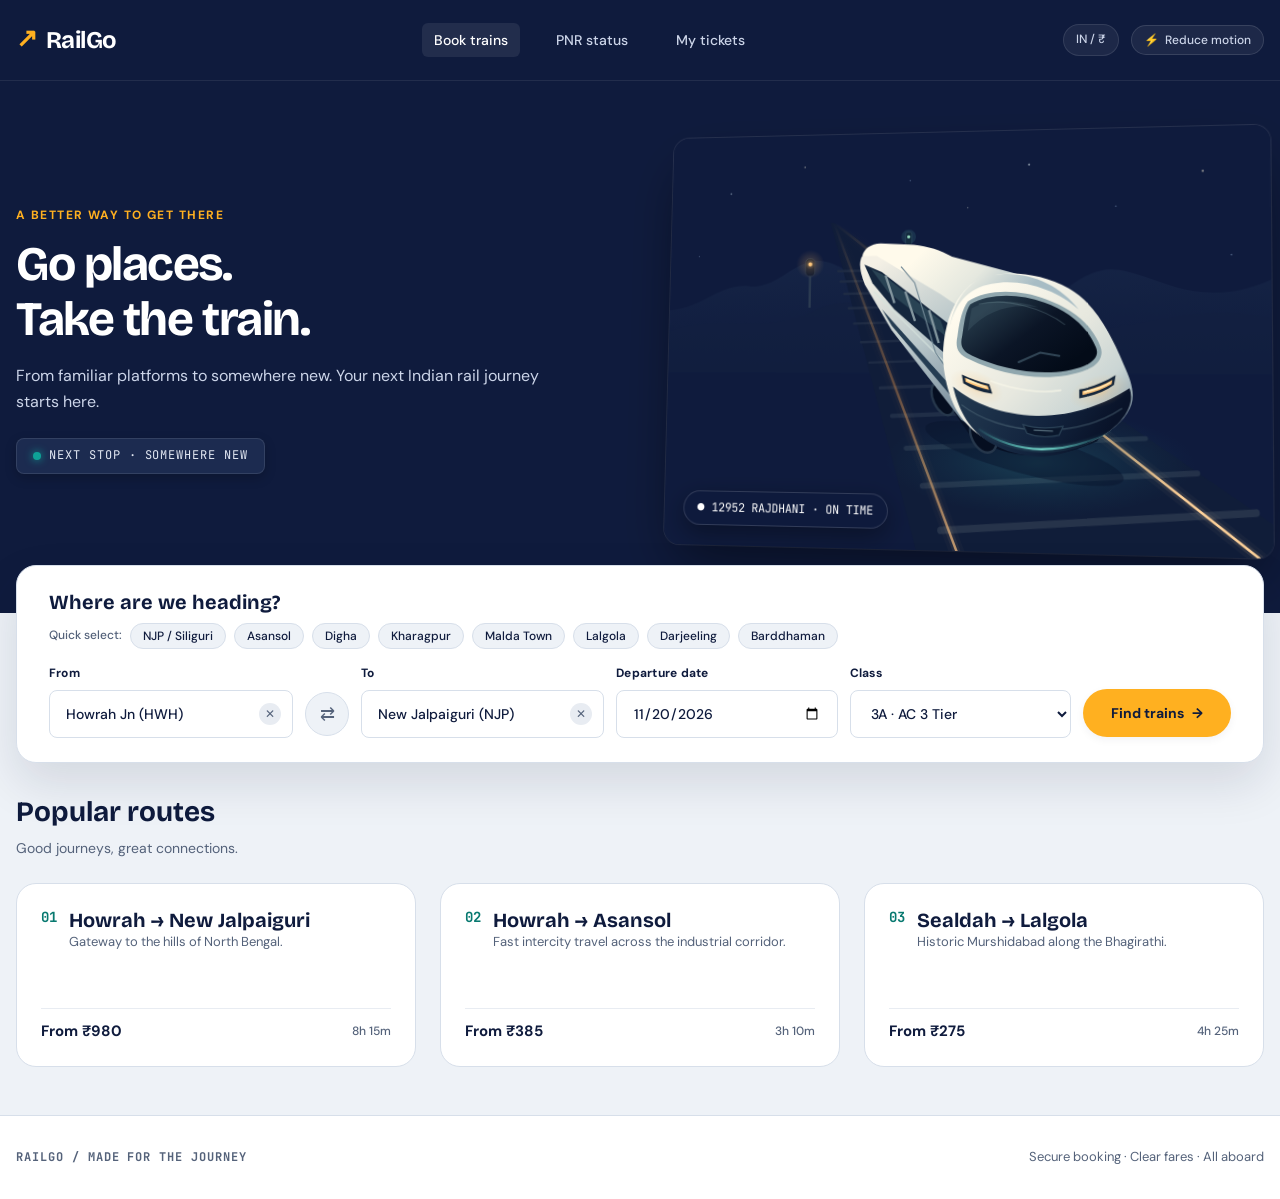
==== commit 1ce6a95f: "perf: replace nationwide dataset with lightweight West Bengal edition (699 stations, 830 trains, 33k" ====
--- a/frontend/index.html
+++ b/frontend/index.html
@@ -81,14 +81,14 @@
           <!-- Quick Destination Selection Chips -->
           <div class="quick-destinations-bar" role="toolbar" aria-label="Popular destinations">
             <span class="quick-dest-label">Quick select:</span>
-            <button type="button" class="quick-dest-chip" data-station="Mumbai Central (MMCT)">Mumbai</button>
-            <button type="button" class="quick-dest-chip" data-station="Madgaon (Goa) (MAO)">Goa</button>
-            <button type="button" class="quick-dest-chip" data-station="Bengaluru City (SBC)">Bengaluru</button>
-            <button type="button" class="quick-dest-chip" data-station="Chennai Central (MAS)">Chennai</button>
-            <button type="button" class="quick-dest-chip" data-station="Howrah (Kolkata) (HWH)">Kolkata</button>
-            <button type="button" class="quick-dest-chip" data-station="Varanasi Jn (BSB)">Varanasi</button>
-            <button type="button" class="quick-dest-chip" data-station="Jaipur Jn (JP)">Jaipur</button>
-            <button type="button" class="quick-dest-chip" data-station="Ahmedabad Jn (ADI)">Ahmedabad</button>
+            <button type="button" class="quick-dest-chip" data-station="New Jalpaiguri (NJP)">NJP / Siliguri</button>
+            <button type="button" class="quick-dest-chip" data-station="Asansol Jn (ASN)">Asansol</button>
+            <button type="button" class="quick-dest-chip" data-station="Digha (DGHA)">Digha</button>
+            <button type="button" class="quick-dest-chip" data-station="Kharagpur Jn (KGP)">Kharagpur</button>
+            <button type="button" class="quick-dest-chip" data-station="Malda Town (MLDT)">Malda Town</button>
+            <button type="button" class="quick-dest-chip" data-station="Lalgola (LGL)">Lalgola</button>
+            <button type="button" class="quick-dest-chip" data-station="Darjeeling (DJ)">Darjeeling</button>
+            <button type="button" class="quick-dest-chip" data-station="Barddhaman Jn (BWN)">Barddhaman</button>
           </div>
         </div>
 
@@ -97,7 +97,7 @@
           <div class="form-group">
             <label for="from-station" class="form-label">From</label>
             <div class="input-container">
-              <input type="text" id="from-station" class="form-input" value="New Delhi (NDLS)" autocomplete="off" required placeholder="Origin station">
+              <input type="text" id="from-station" class="form-input" value="Howrah Jn (HWH)" autocomplete="off" required placeholder="Origin station">
               <button type="button" id="btn-clear-from" class="btn-clear-input visible" title="Clear origin station" aria-label="Clear origin station">✕</button>
               <div id="from-dropdown" class="autocomplete-dropdown" role="listbox"></div>
             </div>
@@ -112,7 +112,7 @@
           <div class="form-group">
             <label for="to-station" class="form-label">To</label>
             <div class="input-container">
-              <input type="text" id="to-station" class="form-input" value="Mumbai Central (MMCT)" autocomplete="off" required placeholder="Destination station">
+              <input type="text" id="to-station" class="form-input" value="New Jalpaiguri (NJP)" autocomplete="off" required placeholder="Destination station">
               <button type="button" id="btn-clear-to" class="btn-clear-input visible" title="Clear destination station" aria-label="Clear destination station">✕</button>
               <div id="to-dropdown" class="autocomplete-dropdown" role="listbox"></div>
             </div>
@@ -262,47 +262,47 @@
 
       <div class="routes-grid">
         <!-- Route 01 -->
-        <article class="route-card" data-from="New Delhi (NDLS)" data-to="Mumbai Central (MMCT)" tabindex="0" role="button" aria-label="Book New Delhi to Mumbai">
+        <article class="route-card" data-from="Howrah Jn (HWH)" data-to="New Jalpaiguri (NJP)" tabindex="0" role="button" aria-label="Book Howrah to New Jalpaiguri">
           <div class="route-card-top">
             <span class="route-number">01</span>
             <div>
-              <h3 class="route-destination">New Delhi → Mumbai</h3>
-              <p class="route-tagline">A night on the rails. A new city by morning.</p>
+              <h3 class="route-destination">Howrah → New Jalpaiguri</h3>
+              <p class="route-tagline">Gateway to the hills of North Bengal.</p>
             </div>
           </div>
           <div class="route-card-footer">
-            <span class="route-fare">From <strong>₹1,895</strong></span>
-            <span class="route-duration">16h 35m</span>
+            <span class="route-fare">From <strong>₹980</strong></span>
+            <span class="route-duration">8h 15m</span>
           </div>
         </article>
 
         <!-- Route 02 -->
-        <article class="route-card" data-from="Bengaluru City (SBC)" data-to="Chennai Central (MAS)" tabindex="0" role="button" aria-label="Book Bengaluru to Chennai">
+        <article class="route-card" data-from="Howrah Jn (HWH)" data-to="Asansol Jn (ASN)" tabindex="0" role="button" aria-label="Book Howrah to Asansol">
           <div class="route-card-top">
             <span class="route-number">02</span>
             <div>
-              <h3 class="route-destination">Bengaluru → Chennai</h3>
-              <p class="route-tagline">The coast is closer than you think.</p>
+              <h3 class="route-destination">Howrah → Asansol</h3>
+              <p class="route-tagline">Fast intercity travel across the industrial corridor.</p>
             </div>
           </div>
           <div class="route-card-footer">
-            <span class="route-fare">From <strong>₹620</strong></span>
-            <span class="route-duration">4h 20m</span>
+            <span class="route-fare">From <strong>₹385</strong></span>
+            <span class="route-duration">3h 10m</span>
           </div>
         </article>
 
         <!-- Route 03 -->
-        <article class="route-card" data-from="Mumbai Central (MMCT)" data-to="Madgaon (Goa) (MAO)" tabindex="0" role="button" aria-label="Book Mumbai to Goa">
+        <article class="route-card" data-from="Kolkata Sealdah (SDAH)" data-to="Lalgola (LGL)" tabindex="0" role="button" aria-label="Book Sealdah to Lalgola">
           <div class="route-card-top">
             <span class="route-number">03</span>
             <div>
-              <h3 class="route-destination">Mumbai → Goa</h3>
-              <p class="route-tagline">Trade the city for a slower kind of day.</p>
+              <h3 class="route-destination">Sealdah → Lalgola</h3>
+              <p class="route-tagline">Historic Murshidabad along the Bhagirathi.</p>
             </div>
           </div>
           <div class="route-card-footer">
-            <span class="route-fare">From <strong>₹890</strong></span>
-            <span class="route-duration">8h 45m</span>
+            <span class="route-fare">From <strong>₹275</strong></span>
+            <span class="route-duration">4h 25m</span>
           </div>
         </article>
       </div>
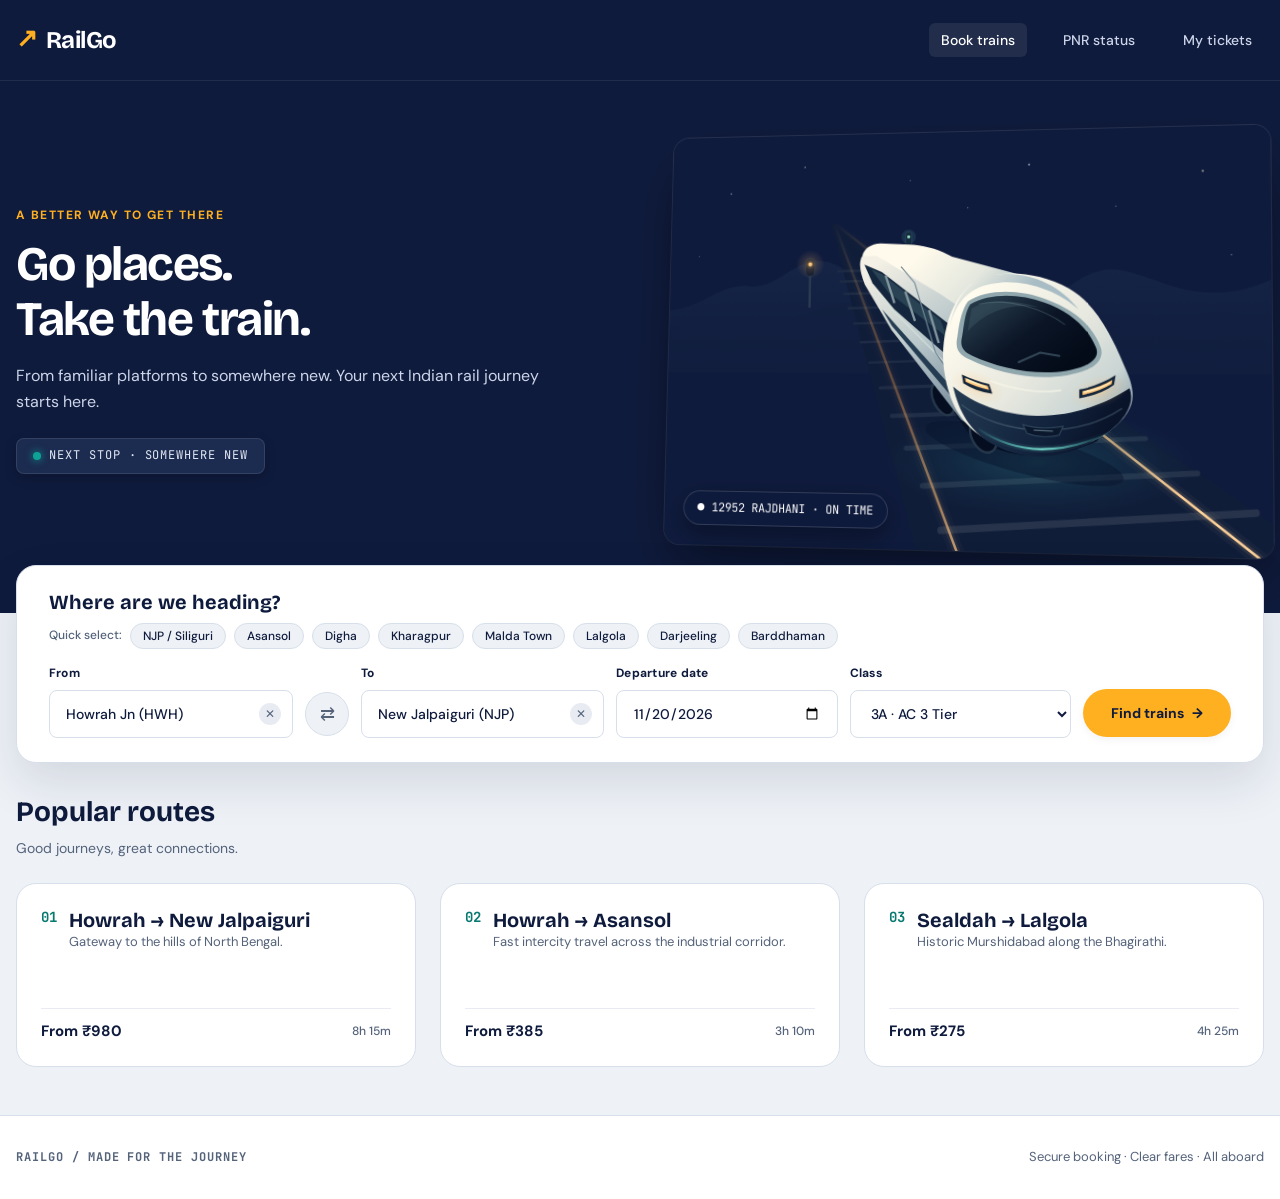
==== commit 0216c3c4: "fix: remove reduce motion & currency badge, and calculate accurate multi-day arrival dates" ====
--- a/frontend/index.html
+++ b/frontend/index.html
@@ -12,9 +12,9 @@
   <link href="https://fonts.googleapis.com/css2?family=Bricolage+Grotesque:opsz,wght@12..96,600;700&family=DM+Sans:ital,opsz,wght@0,9..40,400;0,9..40,500;0,9..40,700;1,9..40,400&family=JetBrains+Mono:wght@400;500;700&display=swap" rel="stylesheet">
 
   <!-- Custom CSS -->
-  <link rel="stylesheet" href="css/tokens.css">
-  <link rel="stylesheet" href="css/base.css">
-  <link rel="stylesheet" href="css/components.css">
+  <link rel="stylesheet" href="css/tokens.css?v=3">
+  <link rel="stylesheet" href="css/base.css?v=3">
+  <link rel="stylesheet" href="css/components.css?v=3">
 </head>
 <body>
 
@@ -33,14 +33,6 @@
           <li><a href="pnr.html#ticket" class="nav-link">My tickets</a></li>
         </ul>
       </nav>
-
-      <div class="nav-actions">
-        <span class="currency-badge" title="Region & Currency">IN / ₹</span>
-        <button id="motion-toggle-btn" class="btn-motion-toggle" aria-pressed="false" title="Toggle animation effects">
-          <span aria-hidden="true">⚡</span>
-          <span>Reduce motion</span>
-        </button>
-      </div>
     </div>
   </header>
 
@@ -374,7 +366,7 @@
       <h2 class="success-title">You’re going to <span id="success-destination">Mumbai</span>.</h2>
       <p class="section-subtitle" style="margin-bottom: var(--space-4);">Your ticket is ready. A new journey awaits.</p>
       <div>
-        <span id="success-pnr-display" class="success-pnr-tag">PNR: 4827361950</span>
+        <span id="success-pnr-display" class="success-pnr-tag">PNR: —</span>
       </div>
       <div class="success-actions">
         <a id="btn-view-ticket" href="pnr.html#ticket" class="btn btn-primary">View E-ticket →</a>
@@ -396,8 +388,8 @@
   </footer>
 
   <!-- Scripts -->
-  <script src="js/api.js"></script>
-  <script src="js/search.js"></script>
-  <script src="js/booking.js"></script>
+  <script src="js/api.js?v=3"></script>
+  <script src="js/search.js?v=3"></script>
+  <script src="js/booking.js?v=3"></script>
 </body>
 </html>
--- a/frontend/css/components.css
+++ b/frontend/css/components.css
@@ -1389,6 +1389,21 @@
   align-items: flex-end;
 }
 
+.form-input.p-age {
+  text-align: center;
+  font-variant-numeric: tabular-nums;
+  -moz-appearance: textfield !important;
+  -webkit-appearance: none !important;
+  appearance: textfield !important;
+}
+
+.form-input.p-age::-webkit-inner-spin-button,
+.form-input.p-age::-webkit-outer-spin-button {
+  -webkit-appearance: none !important;
+  margin: 0 !important;
+  display: none !important;
+}
+
 /* Gender Segmented Control */
 .gender-control {
   display: flex;
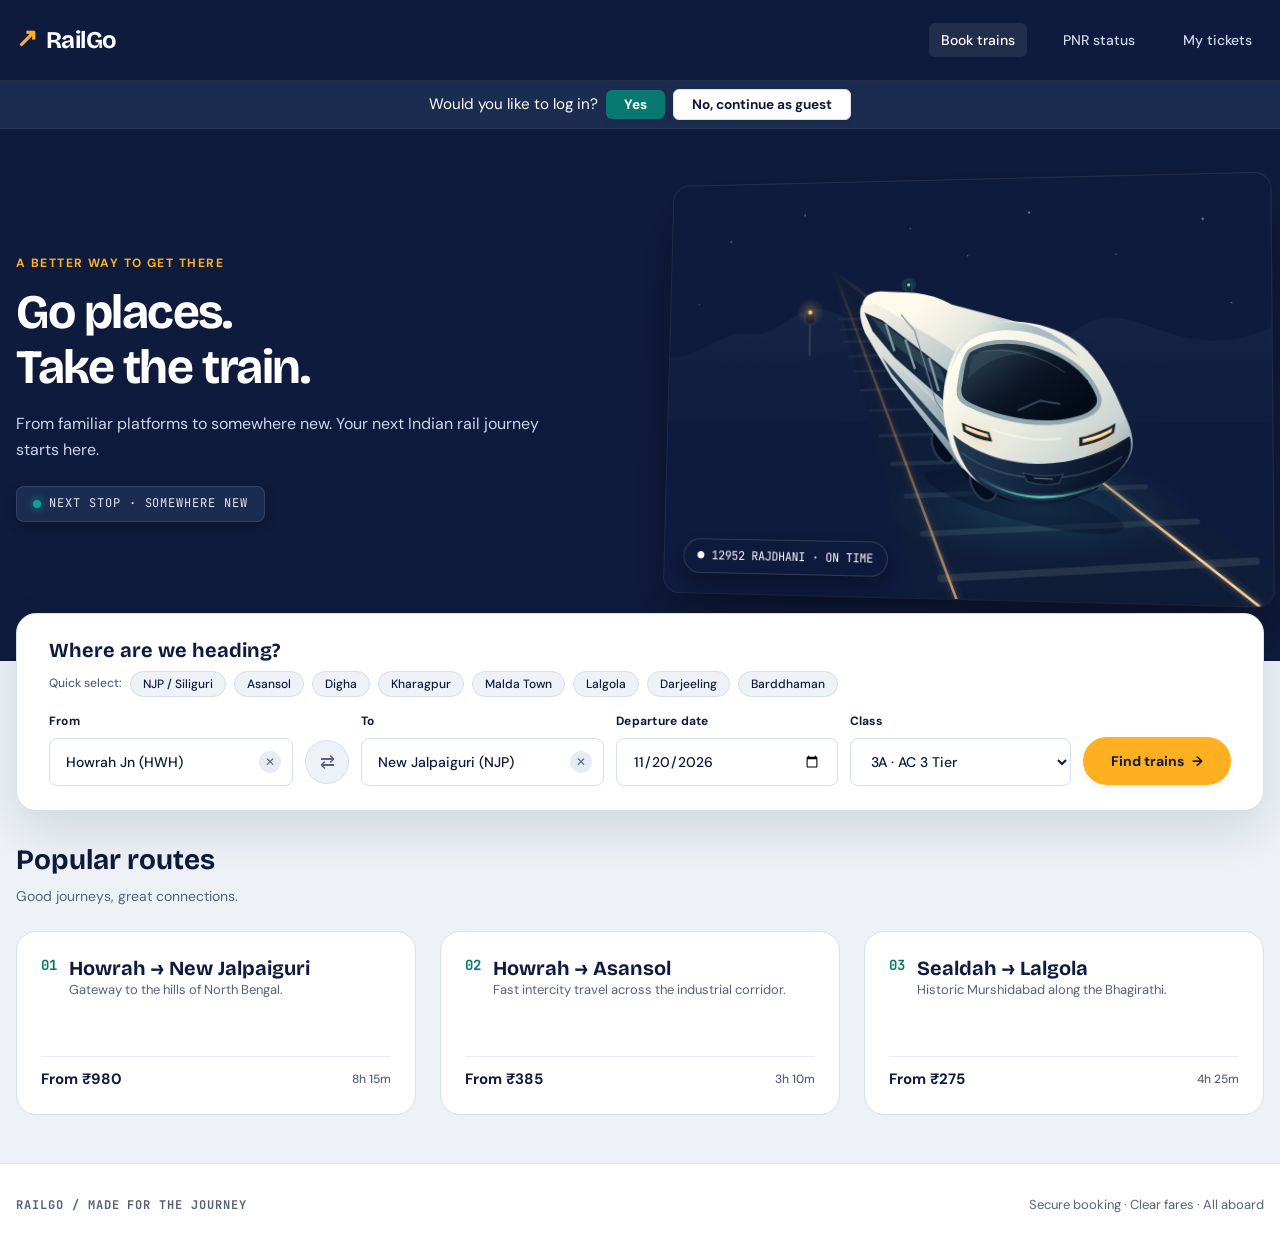
==== commit 812ccdca: "feat: configure MySQL password, import WB schema with users table, add login/register toggle and fix" ====
--- a/frontend/index.html
+++ b/frontend/index.html
@@ -35,6 +35,63 @@
       </nav>
     </div>
   </header>
+
+  <!-- Login Prompt Banner -->
+  <section id="login-prompt" class="container login-prompt" aria-label="Login Option">
+    <p class="login-question">Would you like to log in?</p>
+    <button id="login-yes" class="btn btn-primary">Yes</button>
+    <button id="login-no" class="btn btn-secondary">No, continue as guest</button>
+  </section>
+
+  <!-- Hidden Login Form -->
+  <section id="login-form-section" class="container" style="display:none;" aria-label="Login Form">
+    <form id="login-form" novalidate>
+      <div class="form-group">
+        <label for="login-email" class="form-label">Email</label>
+        <input type="email" id="login-email" class="form-input" required placeholder="you@example.com">
+      </div>
+      <div class="form-group">
+        <label for="login-password" class="form-label">Password</label>
+        <input type="password" id="login-password" class="form-input" required placeholder="Password">
+      </div>
+      <div class="login-actions">
+        <button type="submit" class="btn btn-primary">Log In</button>
+        <button type="button" id="login-cancel" class="btn btn-secondary">Cancel</button>
+      </div>
+      <p id="login-message" class="status-message"></p>
+      <p class="login-register-link">Don't have an account? <a href="#" id="show-register">Register</a></p>
+    </form>
+  </section>
+
+  <!-- Hidden Register Form -->
+  <section id="register-form-section" class="container" style="display:none;" aria-label="Register Form">
+    <form id="register-form" novalidate>
+      <div class="form-group">
+        <label for="register-name" class="form-label">Full Name</label>
+        <input type="text" id="register-name" class="form-input" required placeholder="Your full name">
+      </div>
+      <div class="form-group">
+        <label for="register-email" class="form-label">Email</label>
+        <input type="email" id="register-email" class="form-input" required placeholder="you@example.com">
+      </div>
+      <div class="form-group">
+        <label for="register-password" class="form-label">Password</label>
+        <input type="password" id="register-password" class="form-input" required placeholder="Min 6 characters">
+      </div>
+      <div class="login-actions">
+        <button type="submit" class="btn btn-primary">Register</button>
+        <button type="button" id="register-cancel" class="btn btn-secondary">Cancel</button>
+      </div>
+      <p id="register-message" class="status-message"></p>
+      <p class="login-register-link">Already have an account? <a href="#" id="show-login-from-register">Log In</a></p>
+    </form>
+  </section>
+
+  <!-- Logged-in User Banner (hidden by default) -->
+  <section id="logged-in-banner" class="container logged-in-banner" style="display:none;" aria-label="User Status">
+    <p>Welcome, <span id="logged-in-name"></span>!</p>
+    <button id="logout-btn" class="btn btn-secondary">Logout</button>
+  </section>
 
   <main id="main-content">
     <!-- Screen 1: Night-train Hero Section -->
@@ -391,5 +448,6 @@
   <script src="js/api.js?v=3"></script>
   <script src="js/search.js?v=3"></script>
   <script src="js/booking.js?v=3"></script>
+  <script src="js/login.js?v=1"></script>
 </body>
 </html>
--- a/frontend/css/components.css
+++ b/frontend/css/components.css
@@ -2245,3 +2245,97 @@
   }
 }
 
+
+
+/* --------------------------------------------------------------------------
+   LOGIN / REGISTER UI
+   -------------------------------------------------------------------------- */
+.login-prompt {
+  display: flex;
+  align-items: center;
+  gap: var(--space-2);
+  padding: var(--space-2) var(--space-3);
+  background: var(--color-navy-800, #1a2332);
+  border-bottom: 1px solid rgba(255,255,255,0.06);
+  justify-content: center;
+}
+
+.login-question {
+  color: var(--color-white, #fff);
+  font-family: var(--font-body);
+  font-size: 0.95rem;
+  margin: 0;
+}
+
+.login-prompt .btn {
+  padding: 6px 18px;
+  font-size: 0.85rem;
+  border-radius: 6px;
+}
+
+#login-form-section,
+#register-form-section {
+  max-width: 400px;
+  margin: var(--space-4) auto;
+  padding: var(--space-4);
+  background: var(--color-surface, #fff);
+  border-radius: var(--radius-xl, 16px);
+  box-shadow: 0 4px 24px rgba(0,0,0,0.08);
+}
+
+#login-form .form-group,
+#register-form .form-group {
+  margin-bottom: var(--space-2);
+}
+
+.login-actions {
+  display: flex;
+  gap: var(--space-2);
+  margin-top: var(--space-2);
+}
+
+.login-actions .btn {
+  flex: 1;
+}
+
+.status-message {
+  margin-top: var(--space-1);
+  font-size: 0.85rem;
+  min-height: 1.2em;
+}
+
+.login-register-link {
+  text-align: center;
+  margin-top: var(--space-2);
+  font-size: 0.85rem;
+  color: var(--color-text-secondary, #666);
+}
+
+.login-register-link a {
+  color: var(--color-teal-500, #009688);
+  text-decoration: underline;
+  cursor: pointer;
+}
+
+.logged-in-banner {
+  display: flex;
+  align-items: center;
+  gap: var(--space-2);
+  padding: var(--space-2) var(--space-3);
+  background: var(--color-navy-800, #1a2332);
+  border-bottom: 1px solid rgba(255,255,255,0.06);
+  justify-content: center;
+}
+
+.logged-in-banner p {
+  color: var(--color-white, #fff);
+  font-family: var(--font-body);
+  font-size: 0.95rem;
+  margin: 0;
+}
+
+.logged-in-banner .btn {
+  padding: 6px 18px;
+  font-size: 0.85rem;
+  border-radius: 6px;
+}
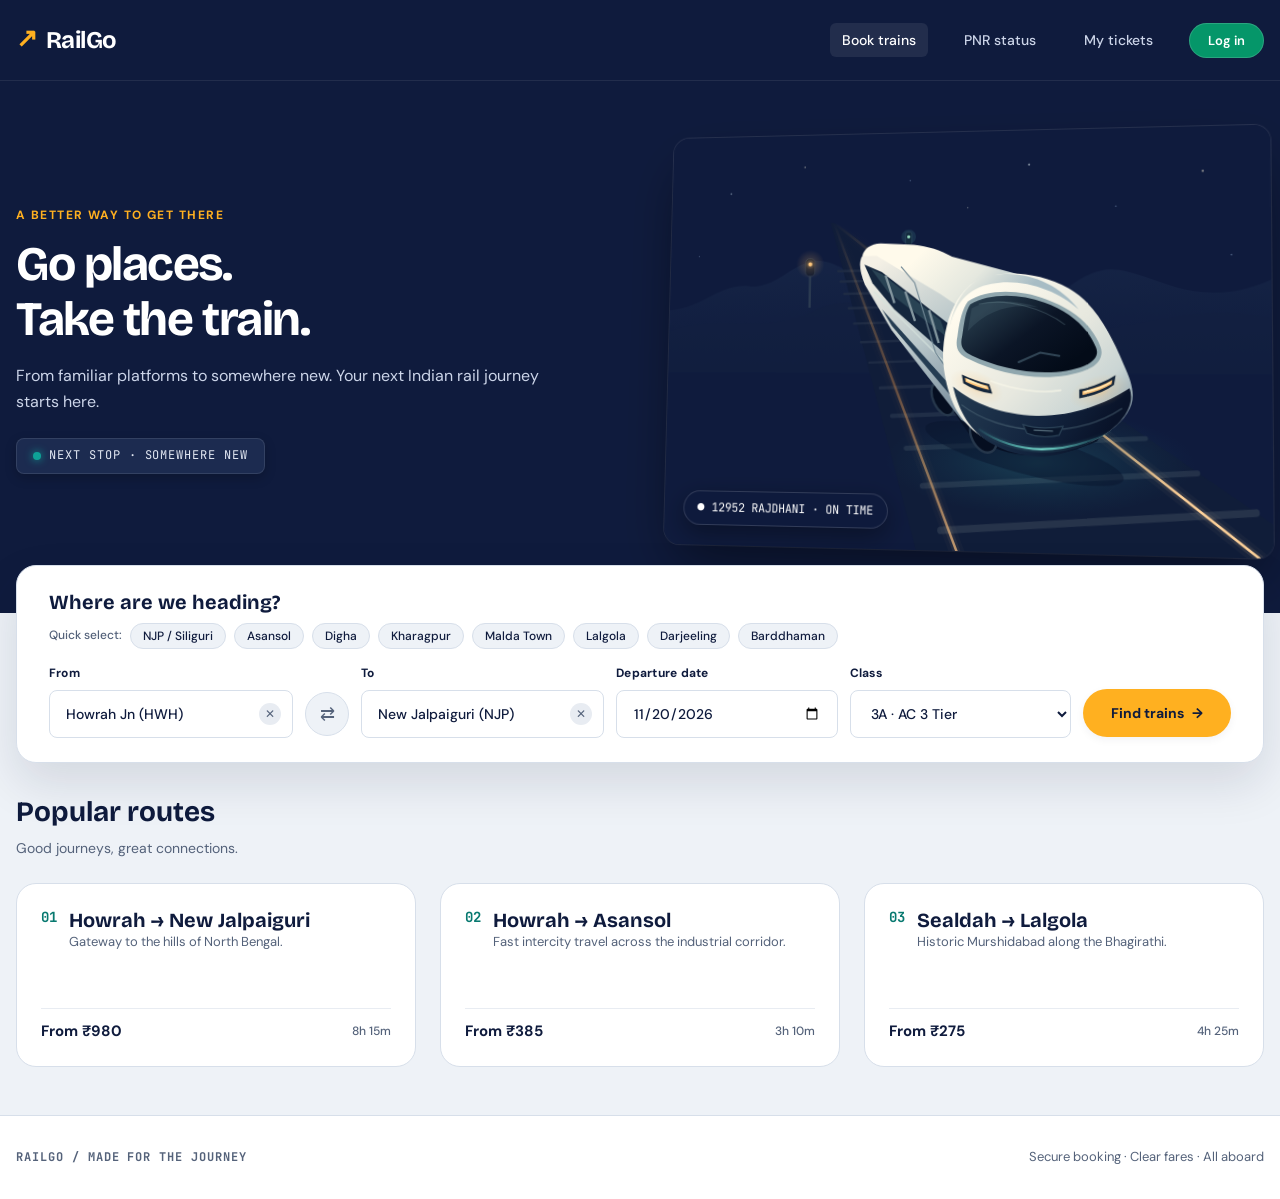
==== commit 49a7c565: "feat: move login option into navbar beside My tickets with modal dialog" ====
--- a/frontend/index.html
+++ b/frontend/index.html
@@ -31,67 +31,17 @@
           <li><a href="index.html" class="nav-link active" aria-current="page">Book trains</a></li>
           <li><a href="pnr.html" class="nav-link">PNR status</a></li>
           <li><a href="pnr.html#ticket" class="nav-link">My tickets</a></li>
+          <li class="nav-auth-item">
+            <button type="button" id="nav-login-btn" class="btn-nav-login">Log in</button>
+            <div id="nav-user-profile" class="nav-user-profile" style="display: none;">
+              <span id="nav-user-name" class="nav-user-name"></span>
+              <button type="button" id="nav-logout-btn" class="btn-nav-logout" title="Log out">Logout</button>
+            </div>
+          </li>
         </ul>
       </nav>
     </div>
   </header>
-
-  <!-- Login Prompt Banner -->
-  <section id="login-prompt" class="container login-prompt" aria-label="Login Option">
-    <p class="login-question">Would you like to log in?</p>
-    <button id="login-yes" class="btn btn-primary">Yes</button>
-    <button id="login-no" class="btn btn-secondary">No, continue as guest</button>
-  </section>
-
-  <!-- Hidden Login Form -->
-  <section id="login-form-section" class="container" style="display:none;" aria-label="Login Form">
-    <form id="login-form" novalidate>
-      <div class="form-group">
-        <label for="login-email" class="form-label">Email</label>
-        <input type="email" id="login-email" class="form-input" required placeholder="you@example.com">
-      </div>
-      <div class="form-group">
-        <label for="login-password" class="form-label">Password</label>
-        <input type="password" id="login-password" class="form-input" required placeholder="Password">
-      </div>
-      <div class="login-actions">
-        <button type="submit" class="btn btn-primary">Log In</button>
-        <button type="button" id="login-cancel" class="btn btn-secondary">Cancel</button>
-      </div>
-      <p id="login-message" class="status-message"></p>
-      <p class="login-register-link">Don't have an account? <a href="#" id="show-register">Register</a></p>
-    </form>
-  </section>
-
-  <!-- Hidden Register Form -->
-  <section id="register-form-section" class="container" style="display:none;" aria-label="Register Form">
-    <form id="register-form" novalidate>
-      <div class="form-group">
-        <label for="register-name" class="form-label">Full Name</label>
-        <input type="text" id="register-name" class="form-input" required placeholder="Your full name">
-      </div>
-      <div class="form-group">
-        <label for="register-email" class="form-label">Email</label>
-        <input type="email" id="register-email" class="form-input" required placeholder="you@example.com">
-      </div>
-      <div class="form-group">
-        <label for="register-password" class="form-label">Password</label>
-        <input type="password" id="register-password" class="form-input" required placeholder="Min 6 characters">
-      </div>
-      <div class="login-actions">
-        <button type="submit" class="btn btn-primary">Register</button>
-        <button type="button" id="register-cancel" class="btn btn-secondary">Cancel</button>
-      </div>
-      <p id="register-message" class="status-message"></p>
-      <p class="login-register-link">Already have an account? <a href="#" id="show-login-from-register">Log In</a></p>
-    </form>
-  </section>
-
-  <!-- Logged-in User Banner (hidden by default) -->
-  <section id="logged-in-banner" class="container logged-in-banner" style="display:none;" aria-label="User Status">
-    <p>Welcome, <span id="logged-in-name"></span>!</p>
-    <button id="logout-btn" class="btn btn-secondary">Logout</button>
-  </section>
 
   <main id="main-content">
     <!-- Screen 1: Night-train Hero Section -->
@@ -358,6 +308,58 @@
     </section>
   </main>
 
+  <!-- Auth Modal Dialog -->
+  <dialog id="auth-modal" class="auth-dialog" aria-labelledby="auth-modal-title">
+    <div class="auth-dialog-header">
+      <h2 id="auth-modal-title" class="auth-dialog-title">RailGo Account</h2>
+      <button type="button" id="btn-close-auth-modal" class="btn-close-modal" aria-label="Close dialog">✕</button>
+    </div>
+
+    <!-- Switchable Tabs -->
+    <div class="auth-tabs" role="tablist">
+      <button type="button" id="tab-login" class="auth-tab-btn active" role="tab" aria-selected="true">Log In</button>
+      <button type="button" id="tab-register" class="auth-tab-btn" role="tab" aria-selected="false">Create Account</button>
+    </div>
+
+    <!-- Login Form View -->
+    <div id="auth-login-view">
+      <form id="login-form" class="auth-form" novalidate>
+        <div class="form-group">
+          <label for="login-email" class="form-label">Email address</label>
+          <input type="email" id="login-email" class="form-input" required placeholder="you@example.com" autocomplete="email">
+        </div>
+        <div class="form-group">
+          <label for="login-password" class="form-label">Password</label>
+          <input type="password" id="login-password" class="form-input" required placeholder="Enter password" autocomplete="current-password">
+        </div>
+        <button type="submit" id="btn-submit-login" class="auth-submit-btn">Log In</button>
+        <p id="login-message" class="auth-status-msg"></p>
+        <p class="auth-switch-text">New to RailGo? <span id="link-goto-register" class="auth-switch-link">Create an account</span></p>
+      </form>
+    </div>
+
+    <!-- Register Form View -->
+    <div id="auth-register-view" style="display: none;">
+      <form id="register-form" class="auth-form" novalidate>
+        <div class="form-group">
+          <label for="register-name" class="form-label">Full name</label>
+          <input type="text" id="register-name" class="form-input" required placeholder="Sahil Hossain" autocomplete="name">
+        </div>
+        <div class="form-group">
+          <label for="register-email" class="form-label">Email address</label>
+          <input type="email" id="register-email" class="form-input" required placeholder="you@example.com" autocomplete="email">
+        </div>
+        <div class="form-group">
+          <label for="register-password" class="form-label">Password</label>
+          <input type="password" id="register-password" class="form-input" required placeholder="Min 6 characters" autocomplete="new-password">
+        </div>
+        <button type="submit" id="btn-submit-register" class="auth-submit-btn">Create Account</button>
+        <p id="register-message" class="auth-status-msg"></p>
+        <p class="auth-switch-text">Already have an account? <span id="link-goto-login" class="auth-switch-link">Log In</span></p>
+      </form>
+    </div>
+  </dialog>
+
   <!-- Booking Modal (<dialog>) (Figma 4:12135, 4:18638) -->
   <dialog id="booking-modal" class="booking-dialog" aria-labelledby="modal-booking-title">
     <!-- Form View -->
--- a/frontend/css/components.css
+++ b/frontend/css/components.css
@@ -2248,94 +2248,202 @@
 
 
 /* --------------------------------------------------------------------------
-   LOGIN / REGISTER UI
+   NAVBAR AUTH & AUTH MODAL DIALOG
    -------------------------------------------------------------------------- */
-.login-prompt {
-  display: flex;
-  align-items: center;
-  gap: var(--space-2);
-  padding: var(--space-2) var(--space-3);
-  background: var(--color-navy-800, #1a2332);
-  border-bottom: 1px solid rgba(255,255,255,0.06);
-  justify-content: center;
-}
-
-.login-question {
-  color: var(--color-white, #fff);
+.nav-auth-item {
+  display: flex;
+  align-items: center;
+}
+
+.btn-nav-login {
+  background: var(--color-emerald-600, #059669);
+  color: var(--color-white, #ffffff);
+  border: 1px solid rgba(255, 255, 255, 0.15);
+  font-family: var(--font-body);
+  font-size: var(--font-size-sm, 0.875rem);
+  font-weight: var(--font-weight-semibold, 600);
+  padding: 8px 18px;
+  border-radius: var(--radius-full, 9999px);
+  cursor: pointer;
+  transition: all var(--transition-fast, 0.15s ease);
+  display: inline-flex;
+  align-items: center;
+  gap: 6px;
+}
+
+.btn-nav-login:hover {
+  background: var(--color-emerald-500, #10b981);
+  transform: translateY(-1px);
+  box-shadow: 0 4px 12px rgba(16, 185, 129, 0.3);
+}
+
+.nav-user-profile {
+  display: inline-flex;
+  align-items: center;
+  gap: var(--space-3, 10px);
+  background: rgba(255, 255, 255, 0.1);
+  border: 1px solid rgba(255, 255, 255, 0.18);
+  padding: 5px 6px 5px 14px;
+  border-radius: var(--radius-full, 9999px);
+  backdrop-filter: blur(8px);
+}
+
+.nav-user-name {
+  color: var(--color-white, #ffffff);
+  font-family: var(--font-body);
+  font-size: var(--font-size-sm, 0.875rem);
+  font-weight: var(--font-weight-medium, 500);
+  max-width: 150px;
+  white-space: nowrap;
+  overflow: hidden;
+  text-overflow: ellipsis;
+}
+
+.btn-nav-logout {
+  background: rgba(255, 255, 255, 0.15);
+  color: var(--color-slate-200, #e2e8f0);
+  border: 1px solid rgba(255, 255, 255, 0.2);
+  font-family: var(--font-body);
+  font-size: 0.78rem;
+  font-weight: 500;
+  padding: 4px 12px;
+  border-radius: var(--radius-full, 9999px);
+  cursor: pointer;
+  transition: all 0.15s ease;
+}
+
+.btn-nav-logout:hover {
+  background: rgba(239, 68, 68, 0.85);
+  border-color: rgba(239, 68, 68, 0.9);
+  color: var(--color-white, #ffffff);
+}
+
+/* Auth Dialog (<dialog id="auth-modal">) */
+.auth-dialog {
+  width: 90vw;
+  max-width: 440px;
+  margin: auto;
+  border: 1px solid var(--border-subtle, rgba(0, 0, 0, 0.08));
+  border-radius: var(--radius-2xl, 20px);
+  background: var(--color-white, #ffffff);
+  box-shadow: 0 20px 40px rgba(15, 27, 61, 0.25);
+  padding: var(--space-6, 24px);
+  color: var(--color-navy-900, #0f1b3d);
+}
+
+.auth-dialog::backdrop {
+  background: rgba(15, 27, 61, 0.65);
+  backdrop-filter: blur(8px);
+  -webkit-backdrop-filter: blur(8px);
+}
+
+.auth-dialog-header {
+  display: flex;
+  justify-content: space-between;
+  align-items: center;
+  margin-bottom: var(--space-4, 16px);
+}
+
+.auth-dialog-title {
+  font-family: var(--font-display);
+  font-size: 1.35rem;
+  font-weight: 700;
+  color: var(--color-navy-900, #0f1b3d);
+}
+
+.auth-tabs {
+  display: flex;
+  background: var(--color-slate-100, #f1f5f9);
+  border-radius: var(--radius-lg, 12px);
+  padding: 4px;
+  margin-bottom: var(--space-4, 16px);
+  gap: 4px;
+}
+
+.auth-tab-btn {
+  flex: 1;
+  padding: 8px 14px;
+  border: none;
+  background: transparent;
+  color: var(--color-slate-600, #64748b);
+  font-family: var(--font-body);
+  font-size: 0.9rem;
+  font-weight: 600;
+  border-radius: var(--radius-md, 8px);
+  cursor: pointer;
+  transition: all 0.15s ease;
+}
+
+.auth-tab-btn.active {
+  background: var(--color-white, #ffffff);
+  color: var(--color-navy-900, #0f1b3d);
+  box-shadow: 0 2px 6px rgba(0, 0, 0, 0.08);
+}
+
+.auth-form .form-group {
+  margin-bottom: var(--space-3, 12px);
+}
+
+.auth-form .form-label {
+  display: block;
+  font-size: 0.85rem;
+  font-weight: 500;
+  color: var(--color-slate-700, #334155);
+  margin-bottom: 4px;
+}
+
+.auth-form .form-input {
+  width: 100%;
+  padding: 10px 14px;
+  border: 1px solid var(--color-slate-300, #cbd5e1);
+  border-radius: var(--radius-md, 8px);
   font-family: var(--font-body);
   font-size: 0.95rem;
-  margin: 0;
-}
-
-.login-prompt .btn {
-  padding: 6px 18px;
+  transition: border-color 0.15s;
+}
+
+.auth-form .form-input:focus {
+  outline: none;
+  border-color: var(--color-emerald-600, #059669);
+  box-shadow: 0 0 0 3px rgba(5, 150, 105, 0.15);
+}
+
+.auth-submit-btn {
+  width: 100%;
+  padding: 12px;
+  background: var(--color-emerald-600, #059669);
+  color: var(--color-white, #ffffff);
+  border: none;
+  border-radius: var(--radius-md, 8px);
+  font-family: var(--font-body);
+  font-size: 0.95rem;
+  font-weight: 600;
+  cursor: pointer;
+  margin-top: var(--space-2, 8px);
+  transition: all 0.15s ease;
+}
+
+.auth-submit-btn:hover {
+  background: var(--color-emerald-500, #10b981);
+}
+
+.auth-switch-text {
+  text-align: center;
+  margin-top: var(--space-3, 12px);
   font-size: 0.85rem;
-  border-radius: 6px;
-}
-
-#login-form-section,
-#register-form-section {
-  max-width: 400px;
-  margin: var(--space-4) auto;
-  padding: var(--space-4);
-  background: var(--color-surface, #fff);
-  border-radius: var(--radius-xl, 16px);
-  box-shadow: 0 4px 24px rgba(0,0,0,0.08);
-}
-
-#login-form .form-group,
-#register-form .form-group {
-  margin-bottom: var(--space-2);
-}
-
-.login-actions {
-  display: flex;
-  gap: var(--space-2);
-  margin-top: var(--space-2);
-}
-
-.login-actions .btn {
-  flex: 1;
-}
-
-.status-message {
-  margin-top: var(--space-1);
-  font-size: 0.85rem;
-  min-height: 1.2em;
-}
-
-.login-register-link {
-  text-align: center;
-  margin-top: var(--space-2);
-  font-size: 0.85rem;
-  color: var(--color-text-secondary, #666);
-}
-
-.login-register-link a {
-  color: var(--color-teal-500, #009688);
+  color: var(--color-slate-500, #64748b);
+}
+
+.auth-switch-link {
+  color: var(--color-emerald-600, #059669);
+  font-weight: 600;
   text-decoration: underline;
   cursor: pointer;
 }
 
-.logged-in-banner {
-  display: flex;
-  align-items: center;
-  gap: var(--space-2);
-  padding: var(--space-2) var(--space-3);
-  background: var(--color-navy-800, #1a2332);
-  border-bottom: 1px solid rgba(255,255,255,0.06);
-  justify-content: center;
-}
-
-.logged-in-banner p {
-  color: var(--color-white, #fff);
-  font-family: var(--font-body);
-  font-size: 0.95rem;
-  margin: 0;
-}
-
-.logged-in-banner .btn {
-  padding: 6px 18px;
+.auth-status-msg {
+  min-height: 1.2em;
   font-size: 0.85rem;
-  border-radius: 6px;
-}
+  margin-top: 6px;
+  text-align: center;
+}
